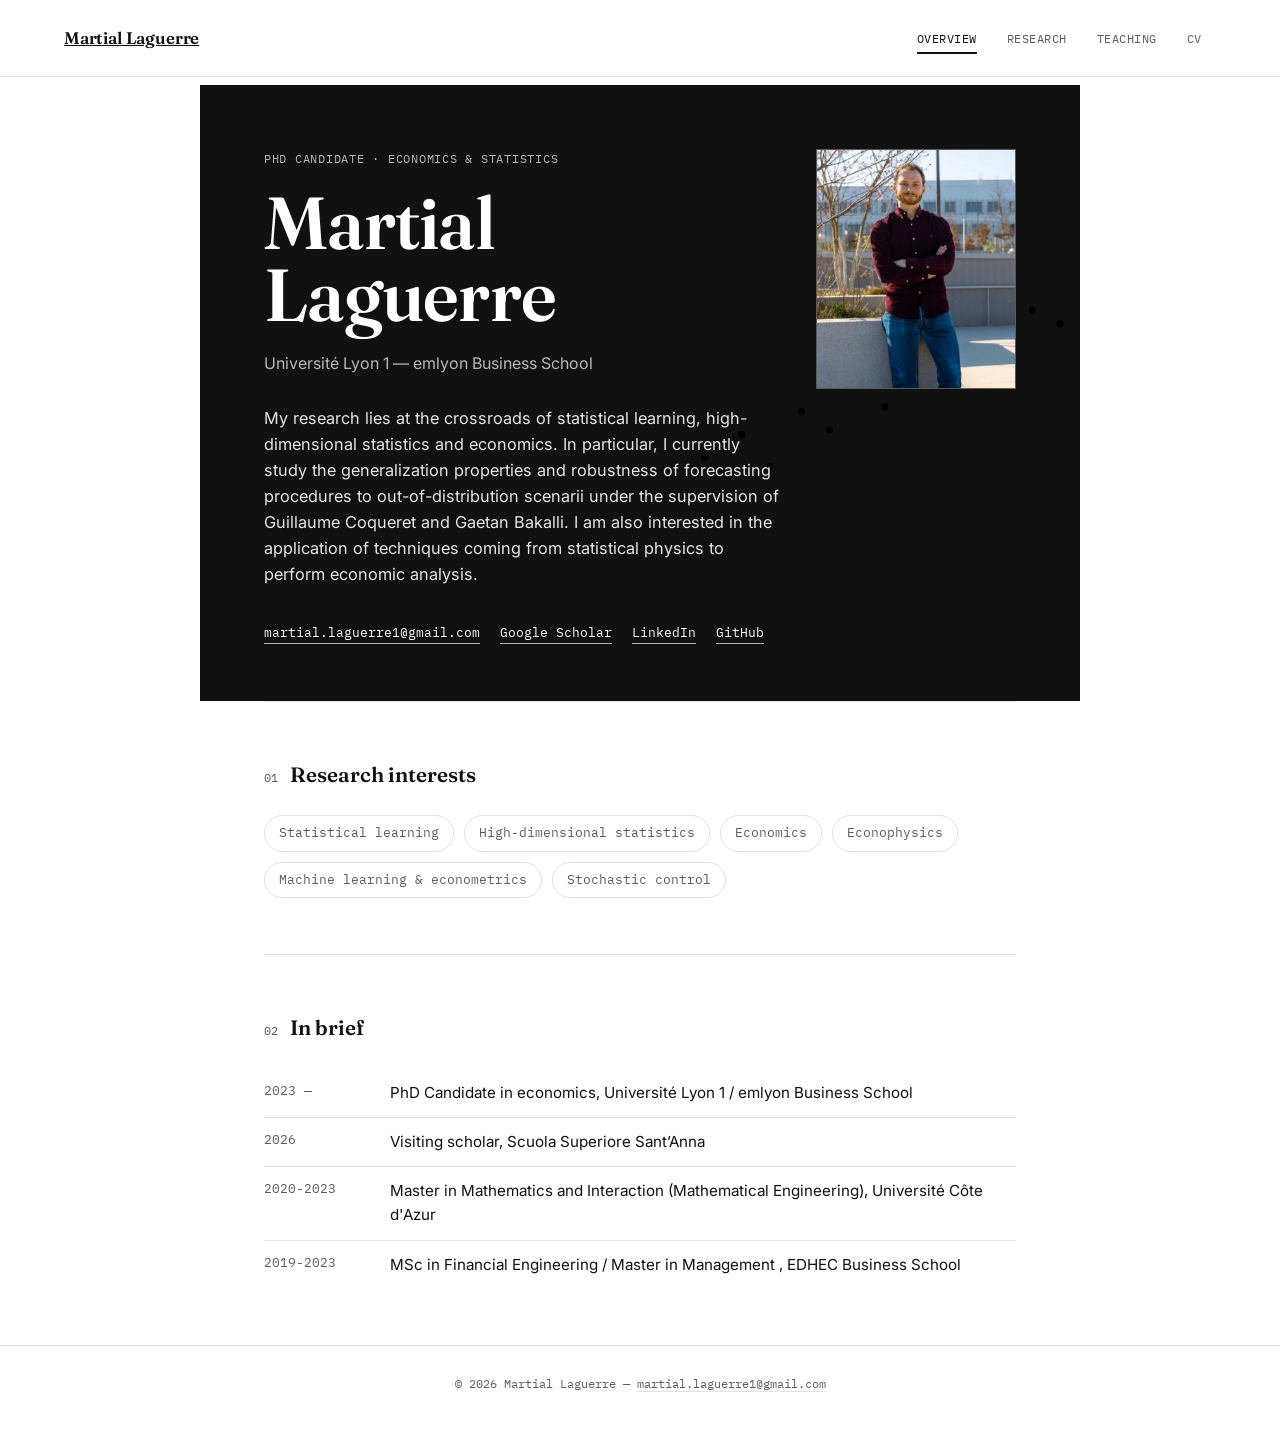
==== index.html @ 064fe732 "Add files via upload" ====
<!DOCTYPE html>
<html lang="fr">
<head>
<meta charset="UTF-8">
<meta name="viewport" content="width=device-width, initial-scale=1.0">
<title>Martial Laguerre — PhD candidate in economics </title>
<meta name="description" content="Martial Laguerre website, PhD candidate in economics — Université Lyon 1 / emlyon Business School.">
<link rel="preconnect" href="https://fonts.googleapis.com">
<link rel="preconnect" href="https://fonts.gstatic.com" crossorigin>
<link href="https://fonts.googleapis.com/css2?family=Fraunces:ital,opsz,wght@0,9..144,400;0,9..144,600;1,9..144,500&family=Inter:wght@400;500;600&family=IBM+Plex+Mono:wght@400;500&display=swap" rel="stylesheet">
<link rel="stylesheet" href="style.css">
</head>
<meta name="google-site-verification" content="WIqrWEKeWeP2CyR564sDtpao_FhAvG-zOaLNSIDW3mU" />
<body>

<header class="site-header">
  <a class="brand" href="#presentation" data-tab-link="presentation">
    <span class="brand-name">Martial Laguerre</span>
  </a>
  <nav class="tabs" role="tablist" aria-label="Navigation principale">
    <button class="tab-link is-active" role="tab" aria-selected="true" data-tab-link="presentation">Overview</button>
    <button class="tab-link" role="tab" aria-selected="false" data-tab-link="publications">Research</button>
    <button class="tab-link" role="tab" aria-selected="false" data-tab-link="enseignement">Teaching</button>
    <button class="tab-link" role="tab" aria-selected="false" data-tab-link="cv">CV</button>
  </nav>
  <button class="nav-toggle" aria-label="Ouvrir le menu" aria-expanded="false">
    <span></span><span></span><span></span>
  </button>
</header>

<main>

  <!-- ============ PRESENTATION ============ -->
  <section id="presentation" class="tab-panel is-active" role="tabpanel">

    <div class="hero">
      <svg class="hero-fig" viewBox="0 0 520 320" aria-hidden="true">
        <!-- axes -->
        <line x1="40" y1="270" x2="480" y2="270" class="fig-axis"></line>
        <line x1="40" y1="270" x2="40" y2="30" class="fig-axis"></line>
        <!-- scatter -->
        <g class="fig-dots">
          <circle cx="70"  cy="230" r="4"></circle>
          <circle cx="110" cy="205" r="4"></circle>
          <circle cx="140" cy="240" r="4"></circle>
          <circle cx="175" cy="180" r="4"></circle>
          <circle cx="205" cy="200" r="4"></circle>
          <circle cx="230" cy="150" r="4"></circle>
          <circle cx="265" cy="175" r="4"></circle>
          <circle cx="300" cy="120" r="4"></circle>
          <circle cx="330" cy="140" r="4"></circle>
          <circle cx="360" cy="95"  r="4"></circle>
          <circle cx="395" cy="110" r="4"></circle>
          <circle cx="425" cy="70"  r="4"></circle>
          <circle cx="455" cy="85"  r="4"></circle>
        </g>
        <!-- fitted line -->
        <line x1="55" y1="255" x2="470" y2="55" class="fig-fit"></line>
      </svg>

      <img class="hero-photo" src="pp_site.jpeg" alt="Portrait of Martial Laguerre">

      <p class="eyebrow">PhD candidate · Economics &amp; Statistics</p>
      <h1 class="hero-name">Martial<br>Laguerre</h1>
      <p class="hero-affiliation">Université Lyon 1 — emlyon Business School</p>

      <p class="hero-intro">
        <!-- MODIFIER : remplace ce paragraphe par une présentation de 3–4 lignes de ton sujet de thèse et de ton parcours. -->
        My research lies at the crossroads of statistical learning, high-dimensional statistics and economics. In particular, I currently study the generalization properties and robustness of forecasting procedures to out-of-distribution scenarii under the supervision of Guillaume Coqueret and Gaetan Bakalli. I am also interested in the application of techniques coming from statistical physics to perform economic analysis.  
      </p>

      <ul class="contact-row">
        <li><a href="mailto:martial.laguerre1@gmail.com">martial.laguerre1@gmail.com</a></li>
        <li><a href="https://scholar.google.com/citations?user=aTxos0YAAAAJ&hl=en" target="_blank" rel="noopener">Google Scholar</a></li>
        <li><a href="https://www.linkedin.com/in/martial-laguerre-2125511a0/" target="_blank" rel="noopener">LinkedIn</a></li>
        <li><a href="https://github.com/mlaguerre" target="_blank" rel="noopener">GitHub</a></li>
      </ul>
    </div>

    <div class="section-block">
      <h2 class="block-title"><span class="block-index">01</span>Research interests</h2>
      <ul class="tag-list">
        <!-- MODIFIER : adapte la liste de mots-clés à ton sujet -->
        <li>Statistical learning</li>
        <li>High-dimensional statistics</li>
        <li>Economics</li>
        <li>Econophysics</li>
        <li>Machine learning &amp; econometrics</li>
        <li>Stochastic control</li>
      </ul>
    </div>

    <div class="section-block">
      <h2 class="block-title"><span class="block-index">02</span>In brief</h2>
      <ul class="mini-timeline">
        <!-- MODIFIER : ajuste dates et intitulés -->
        <li><span class="mt-date">2023 —</span><span>PhD Candidate in economics, Université Lyon 1 / emlyon Business School</span></li>
        <li><span class="mt-date">2026</span><span>Visiting scholar, Scuola Superiore Sant’Anna </span></li>
        <li><span class="mt-date">2020-2023</span><span>Master in Mathematics and Interaction (Mathematical Engineering), Université Côte d'Azur</span></li>
        <li><span class="mt-date">2019-2023</span><span>MSc in Financial Engineering / Master in Management , EDHEC Business School</span></li>
      </ul>
    </div>

  </section>

  <!-- ============ PUBLICATIONS ============ -->
  <section id="publications" class="tab-panel" role="tabpanel">
    <div class="panel-head">
      <h1>Papers</h1>
      <p class="panel-sub">Published papers, working papers and work in progress.</p>
    </div>

    <div class="filter-row" role="tablist" aria-label="Filtrer les publications">
      <button class="filter-btn is-active" data-filter="all">All</button>
      <button class="filter-btn" data-filter="published">Published</button>
      <button class="filter-btn" data-filter="working">Working paper</button>
      <button class="filter-btn" data-filter="progress">In progress</button>
    </div>

    <table class="pub-table">
      <thead>
        <tr>
          <th class="col-year">Year</th>
          <th>Title</th>
          <th class="col-status">Status</th>
        </tr>
      </thead>
      <tbody>
        <!-- MODIFIER : remplace ces exemples par tes publications réelles. Duplique une <tr> pour en ajouter. -->
        <tr data-status="progress">
          <td class="col-year">2026</td>
          <td>
            <a class="pub-title" target="_blank" rel="noopener">Is sophistication a panacea? The learning capacity of random feature models for financial forecasting</a>
            <span class="pub-venue"> </span>
          </td>
          <td class="col-status"><span class="status-tag status-working">In progress </span></td>
        </tr>
        <tr data-status="progress">
          <td class="col-year">2026</td>
          <td>
            <a class="pub-title" target="_blank" rel="noopener">Latent factor models and the Rashomon set</a>
            <span class="pub-venue"> with G. Bakalli, F. Chiaromonte, and R. Molinari</span>
          </td>
          <td class="col-status"><span class="status-tag status-working">In progress </span></td>
        </tr>
        <tr data-status="progress">
          <td class="col-year">2026</td>
          <td>
            <a class="pub-title" target="_blank" rel="noopener">New rationales for the observed investment gap</a>
            <span class="pub-venue"> with G. Bakalli, and B. Chevalier-Roignant</span>
          </td>
          <td class="col-status"><span class="status-tag status-working">In progress </span></td>
        </tr>
        <tr data-status="progress">
          <td class="col-year">2026</td>
          <td>
            <a class="pub-title" target="_blank" rel="noopener">Variance invariant portfolio construction</a>
            <span class="pub-venue"> with G. Coqueret </span>
          </td>
          <td class="col-status"><span class="status-tag status-working">In progress </span></td>
        </tr>
        <tr data-status="working">
          <td class="col-year">2025</td>
          <td>
            <a class="pub-title" href="https://arxiv.org/abs/2506.23619" target="_blank" rel="noopener">Overparametrized models with posterior drift</a>
            <span class="pub-venue">with G. Coqueret</span>
          </td>
          <td class="col-status"><span class="status-tag status-working">Working paper</span></td>
        </tr>
        <tr data-status="working">
          <td class="col-year">2024</td>
          <td>
            <a class="pub-title" href="https://www.econstor.eu/bitstream/10419/295251/1/I4R-DP122.pdf" target="_blank" rel="noopener">A comment on Safe Assets by Barro et al. (2022)</a>
            <span class="pub-venue">with G. Coqueret, M. E. Filippin, and C. Weber </span>
          </td>
          <td class="col-status"><span class="status-tag status-working">Working paper</span></td>
        </tr>
        </tr>
        <tr data-status="working">
          <td class="col-year">2023</td>
          <td>
            <a class="pub-title" href="https://papers.ssrn.com/sol3/papers.cfm?abstract_id=4517477" target="_blank" rel="noopener">Interactions in Asset Pricing</a>
            <span class="pub-venue">with G. Coqueret, G. Chevalier, and T. Raffinot </span>
          </td>
          <td class="col-status"><span class="status-tag status-working">Working paper</span></td>
        </tr>
      </tbody>
    </table>
  </section>

  <!-- ============ ENSEIGNEMENT ============ -->
  <section id="enseignement" class="tab-panel" role="tabpanel">
    <div class="panel-head">
      <h1>Teaching</h1>
      <p class="panel-sub">Courses and tutorials.</p>
    </div>

    <div class="course-list">
      <!-- MODIFIER : remplace par tes cours réels. Duplique un .course-card pour en ajouter. -->
      <article class="course-card">
        <span class="course-code">5A1F08</span>
        <div class="course-body">
          <h3>Introduction to Business Statistics</h3>
          <p class="course-meta">PGE · emlyon Business School · 2023–</p>
          <p class="course-desc">Introduction to statistics and applications to business cases with Excel.</p>
        </div>
      </article>

      <article class="course-card">
        <span class="course-code">BEM</span>
        <div class="course-body">
          <h3>Business and Market Economics</h3>
          <p class="course-meta">BBA · emlyon Business School · 2025–</p>
          <p class="course-desc">Introduction to the mechanisms of the economy from a business management perspective.</p>
        </div>
      </article>

      <article class="course-card">
        <span class="course-code">5A1F06</span>
        <div class="course-body">
          <h3>Macroeconomics</h3>
          <p class="course-meta">PGE · emlyon Business School · 2024</p>
          <p class="course-desc">Introduction to the understanding of macroeconomic outlooks.</p>
        </div>
      </article>
    </div>
  </section>

  <!-- ============ CV ============ -->
  <section id="cv" class="tab-panel" role="tabpanel">
    <div class="panel-head panel-head--cv">
      <div>
        <h1>Curriculum Vitae</h1>
        <p class="panel-sub">Last update : August 2026</p>
      </div>
      <!-- MODIFIER : dépose ton CV en PDF dans le dossier du site et adapte le lien -->
      <a class="btn-download" href="Laguerre_Martial_CV.pdf" target="_blank" rel="noopener">Download CV (PDF) ↓</a>
    </div>

    <div class="cv-grid">
      <div class="cv-col">
        <h2 class="block-title"><span class="block-index">01</span>Education</h2>
        <ul class="cv-list">
          <!-- MODIFIER -->
          <li>
            <span class="cv-date">2023 — </span>
            <span class="cv-what"><strong>PhD candidate in economics</strong><br>Université Lyon 1 / emlyon Business School</span>
          </li>
          <li>
            <span class="cv-date">2026 </span>
            <span class="cv-what"><strong>Visiting scholar</strong><br>Scuola Superiore Sant'Anna</span>
          </li>
          <li>
            <span class="cv-date">2020— 2023</span>
            <span class="cv-what"><strong>Master in Mathematics and Interaction (Mathematical Engineering)</strong><br>Université Côte d'Azur</span>
          </li>
          <li>
            <span class="cv-date">2019 — 2023</span>
            <span class="cv-what"><strong>Double Degree MSc in Financial Engineering / Master in Management </strong><br>EDHEC Business School</span>
          </li>
        </ul>

        <h2 class="block-title"><span class="block-index">02</span>Experience</h2>
        <ul class="cv-list">
          <!-- MODIFIER -->
          <li>
            <span class="cv-date">2023 — </span>
            <span class="cv-what"><strong>Research fellow</strong><br>emlyon Business School</span>
          </li>
          <li>
            <span class="cv-date">2022</span>
            <span class="cv-what"><strong>Quantitative Research Analyst</strong><br>Scientific Beta, Nice</span>
          </li>
        </ul>
      </div>

      <div class="cv-col">
        <h2 class="block-title"><span class="block-index">03</span>Skills</h2>
        <ul class="skill-list">
          <!-- MODIFIER -->
          <li><span>Logiciels</span><span>R, Python, MATLAB, C++, SQL & PL/SQL, Excel, LaTeX</span></li>
          <li><span>Langues</span><span>English (fluent), French (native), Spanish (fluent), Italian (beginner), German (notions).

</span></li>
        </ul>

        <h2 class="block-title"><span class="block-index">04</span>Awards  &amp; funding</h2>
        <ul class="cv-list">
          <!-- MODIFIER -->
          <li>
            <span class="cv-date">2023</span>
            <span class="cv-what">PhD contract, emlyon Business School</span>
          </li>
        </ul>
      </div>
    </div>
  </section>

</main>

<footer class="site-footer">
  <p>© 2026 Martial Laguerre — <a href="mailto:martial.laguerre1@gmail.com">martial.laguerre1@gmail.com</a></p>
</footer>

<script src="script.js"></script>
</body>
</html>
---- style.css ----
/* =========================================================
   Tokens
========================================================= */
:root{
  --bg: #ffffff;
  --ink: #111111;
  --ink-soft: #5c5c5c;
  --hairline: #e2e2e2;
  --inverse-bg: #111111;
  --inverse-ink: #ffffff;
  --inverse-soft: #b8b8b8;

  --font-display: "Fraunces", Georgia, serif;
  --font-body: "Inter", -apple-system, BlinkMacSystemFont, sans-serif;
  --font-mono: "IBM Plex Mono", ui-monospace, monospace;

  --max-w: 880px;
  --gutter: clamp(20px, 5vw, 64px);
}

*{ box-sizing: border-box; }
html{ scroll-behavior: smooth; }

body{
  margin: 0;
  background: var(--bg);
  color: var(--ink);
  font-family: var(--font-body);
  font-size: 16px;
  line-height: 1.6;
  -webkit-font-smoothing: antialiased;
}

a{ color: inherit; }

@media (prefers-reduced-motion: reduce){
  *{ animation-duration: 0.001ms !important; animation-iteration-count: 1 !important; transition-duration: 0.001ms !important; }
  html{ scroll-behavior: auto; }
}

/* =========================================================
   Header / tabs
========================================================= */
.site-header{
  position: sticky;
  top: 0;
  z-index: 50;
  display: flex;
  align-items: center;
  justify-content: space-between;
  padding: 22px var(--gutter);
  background: rgba(255,255,255,0.92);
  backdrop-filter: blur(6px);
  border-bottom: 1px solid var(--hairline);
}

.brand-name{
  font-family: var(--font-display);
  font-weight: 600;
  font-size: 1.05rem;
  letter-spacing: -0.01em;
  text-decoration: none;
}

.tabs{ display: flex; gap: 2px; }

.tab-link{
  font-family: var(--font-mono);
  font-size: 0.78rem;
  letter-spacing: 0.04em;
  text-transform: uppercase;
  background: none;
  border: none;
  color: var(--ink-soft);
  padding: 8px 14px;
  cursor: pointer;
  position: relative;
}
.tab-link:hover{ color: var(--ink); }
.tab-link.is-active{ color: var(--ink); }
.tab-link.is-active::after{
  content: "";
  position: absolute;
  left: 14px; right: 14px; bottom: 0;
  height: 2px;
  background: var(--ink);
}
.tab-link:focus-visible,
.brand:focus-visible,
.filter-btn:focus-visible,
a:focus-visible,
button:focus-visible{
  outline: 2px solid var(--ink);
  outline-offset: 3px;
}

.nav-toggle{ display: none; }

/* =========================================================
   Layout / panels
========================================================= */
main{ max-width: var(--max-w); margin: 0 auto; padding: 0 var(--gutter); }

.tab-panel{ display: none; padding-top: 8px; animation: fade-in 0.35s ease; }
.tab-panel.is-active{ display: block; }

@keyframes fade-in{
  from{ opacity: 0; transform: translateY(6px); }
  to{ opacity: 1; transform: translateY(0); }
}

.section-block{ padding: 56px 0; border-top: 1px solid var(--hairline); }

.block-title{
  display: flex;
  align-items: baseline;
  gap: 12px;
  font-family: var(--font-display);
  font-weight: 600;
  font-size: 1.3rem;
  margin: 0 0 24px;
}
.block-index{
  font-family: var(--font-mono);
  font-size: 0.75rem;
  color: var(--ink-soft);
  font-weight: 400;
}

/* =========================================================
   Hero (Presentation)
========================================================= */
.hero{
  background: var(--inverse-bg);
  color: var(--inverse-ink);
  margin: 0 calc(-1 * var(--gutter)) 0;
  padding: 64px var(--gutter) 56px;
  position: relative;
  overflow: hidden;
}

.hero-fig{
  position: absolute;
  right: -40px;
  top: 50%;
  transform: translateY(-50%);
  width: 480px;
  max-width: 60%;
  height: auto;
  opacity: 0.9;
}

.hero-photo{
  position: absolute;
  top: 64px;
  right: var(--gutter);
  width: 200px;
  height: 240px;
  object-fit: cover;
  border: 1px solid rgba(255,255,255,0.3);
  z-index: 1;
}

.eyebrow{
  font-family: var(--font-mono);
  font-size: 0.78rem;
  letter-spacing: 0.06em;
  text-transform: uppercase;
  color: var(--inverse-soft);
  margin: 0 0 18px;
  position: relative;
  z-index: 1;
}

.hero-name{
  font-family: var(--font-display);
  font-weight: 600;
  font-size: clamp(2.6rem, 7vw, 4.6rem);
  line-height: 0.98;
  letter-spacing: -0.01em;
  margin: 0 0 20px;
  position: relative;
  z-index: 1;
}

.hero-affiliation{
  font-size: 1rem;
  color: var(--inverse-soft);
  margin: 0 0 28px;
  white-space: nowrap;
  position: relative;
  z-index: 1;
}

.hero-intro{
  max-width: 52ch;
  font-size: 1.02rem;
  color: #e6e6e6;
  margin: 0 0 32px;
  position: relative;
  z-index: 1;
}

.contact-row{
  list-style: none;
  display: flex;
  flex-wrap: wrap;
  gap: 20px;
  margin: 0;
  padding: 0;
  position: relative;
  z-index: 1;
}
.contact-row a{
  font-family: var(--font-mono);
  font-size: 0.82rem;
  text-decoration: none;
  border-bottom: 1px solid var(--inverse-soft);
  padding-bottom: 2px;
}
.contact-row a:hover{ border-color: var(--inverse-ink); }

/* =========================================================
   Tags / mini timeline (Presentation)
========================================================= */
.tag-list{
  list-style: none;
  display: flex;
  flex-wrap: wrap;
  gap: 10px;
  margin: 0; padding: 0;
}
.tag-list li{
  font-family: var(--font-mono);
  font-size: 0.8rem;
  border: 1px solid var(--hairline);
  border-radius: 999px;
  padding: 7px 14px;
  color: var(--ink-soft);
}

.mini-timeline{ list-style: none; margin: 0; padding: 0; }
.mini-timeline li{
  display: grid;
  grid-template-columns: 110px 1fr;
  gap: 16px;
  padding: 12px 0;
  border-top: 1px solid var(--hairline);
  font-size: 0.95rem;
}
.mini-timeline li:first-child{ border-top: none; }
.mt-date{ font-family: var(--font-mono); font-size: 0.8rem; color: var(--ink-soft); }

/* =========================================================
   Panel head (Publications / Enseignement / CV)
========================================================= */
.panel-head{ padding: 56px 0 32px; }
.panel-head h1{
  font-family: var(--font-display);
  font-weight: 600;
  font-size: clamp(2rem, 5vw, 2.8rem);
  margin: 0 0 8px;
  letter-spacing: -0.01em;
}
.panel-sub{ color: var(--ink-soft); margin: 0; }

.panel-head--cv{
  display: flex;
  align-items: flex-end;
  justify-content: space-between;
  gap: 24px;
  flex-wrap: wrap;
}

.btn-download{
  font-family: var(--font-mono);
  font-size: 0.82rem;
  text-decoration: none;
  border: 1px solid var(--ink);
  padding: 10px 18px;
  white-space: nowrap;
  transition: background 0.15s ease, color 0.15s ease;
}
.btn-download:hover{ background: var(--ink); color: var(--bg); }

/* =========================================================
   Publications table
========================================================= */
.filter-row{ display: flex; gap: 8px; margin-bottom: 28px; flex-wrap: wrap; }
.filter-btn{
  font-family: var(--font-mono);
  font-size: 0.76rem;
  letter-spacing: 0.03em;
  text-transform: uppercase;
  background: none;
  border: 1px solid var(--hairline);
  padding: 7px 14px;
  cursor: pointer;
  color: var(--ink-soft);
}
.filter-btn.is-active{ border-color: var(--ink); color: var(--ink); }

.pub-table{
  width: 100%;
  border-collapse: collapse;
  margin-bottom: 64px;
}
.pub-table thead th{
  text-align: left;
  font-family: var(--font-mono);
  font-size: 0.72rem;
  letter-spacing: 0.05em;
  text-transform: uppercase;
  color: var(--ink-soft);
  font-weight: 500;
  padding: 0 12px 12px;
  border-bottom: 1px solid var(--ink);
}
.pub-table tbody tr{ border-bottom: 1px solid var(--hairline); }
.pub-table tbody tr.is-hidden{ display: none; }
.pub-table td{ padding: 18px 12px; vertical-align: top; }
.col-year{ font-family: var(--font-mono); font-size: 0.85rem; color: var(--ink-soft); width: 70px; }
.col-status{ width: 140px; text-align: right; }

.pub-title{
  display: block;
  font-family: var(--font-display);
  font-size: 1.05rem;
  text-decoration: none;
  margin-bottom: 4px;
}
.pub-title:hover{ text-decoration: underline; }
.pub-title--nolink{ cursor: default; }
.pub-venue{ display: block; font-size: 0.85rem; color: var(--ink-soft); }

.status-tag{
  font-family: var(--font-mono);
  font-size: 0.72rem;
  padding: 4px 10px;
  border-radius: 999px;
  border: 1px solid var(--hairline);
  color: var(--ink-soft);
  white-space: nowrap;
}
.status-published{ border-color: var(--ink); color: var(--ink); }

/* =========================================================
   Teaching cards
========================================================= */
.course-list{ padding-bottom: 64px; }
.course-card{
  display: grid;
  grid-template-columns: 100px 1fr;
  gap: 20px;
  padding: 26px 0;
  border-top: 1px solid var(--hairline);
}
.course-list .course-card:last-child{ border-bottom: 1px solid var(--hairline); }

.course-code{
  font-family: var(--font-mono);
  font-size: 0.8rem;
  color: var(--ink-soft);
  border: 1px solid var(--hairline);
  padding: 4px 8px;
  height: fit-content;
  white-space: nowrap;
}
.course-body h3{
  font-family: var(--font-display);
  font-size: 1.15rem;
  margin: 0 0 6px;
}
.course-meta{ font-size: 0.85rem; color: var(--ink-soft); margin: 0 0 10px; }
.course-desc{ margin: 0; max-width: 60ch; }

/* =========================================================
   CV
========================================================= */
.cv-grid{
  display: grid;
  grid-template-columns: 1fr 1fr;
  gap: 56px;
  padding-bottom: 64px;
}

.cv-list{ list-style: none; margin: 0 0 48px; padding: 0; }
.cv-list li{
  display: grid;
  grid-template-columns: 110px 1fr;
  gap: 16px;
  padding: 14px 0;
  border-top: 1px solid var(--hairline);
  font-size: 0.92rem;
}
.cv-list li:first-child{ border-top: none; }
.cv-date{ font-family: var(--font-mono); font-size: 0.78rem; color: var(--ink-soft); }
.cv-what strong{ font-weight: 600; }

.skill-list{ list-style: none; margin: 0 0 48px; padding: 0; }
.skill-list li{
  display: grid;
  grid-template-columns: 100px 1fr;
  gap: 16px;
  padding: 12px 0;
  border-top: 1px solid var(--hairline);
  font-size: 0.9rem;
}
.skill-list li:first-child{ border-top: none; }
.skill-list li span:first-child{ font-family: var(--font-mono); font-size: 0.75rem; color: var(--ink-soft); }

/* =========================================================
   Footer
========================================================= */
.site-footer{
  border-top: 1px solid var(--hairline);
  padding: 28px var(--gutter) 40px;
  text-align: center;
}
.site-footer p{
  font-family: var(--font-mono);
  font-size: 0.78rem;
  color: var(--ink-soft);
  margin: 0;
}
.site-footer a{ text-decoration: none; border-bottom: 1px solid var(--hairline); }

/* =========================================================
   Responsive
========================================================= */
@media (max-width: 720px){
  .site-header{ padding: 16px var(--gutter); }
  .tabs{
    position: fixed;
    top: 64px; left: 0; right: 0;
    background: var(--bg);
    border-bottom: 1px solid var(--hairline);
    flex-direction: column;
    padding: 8px var(--gutter) 16px;
    display: none;
  }
  .tabs.is-open{ display: flex; }
  .tab-link{ text-align: left; padding: 12px 0; }
  .tab-link.is-active::after{ left: 0; right: auto; width: 24px; bottom: 6px; }

  .nav-toggle{
    display: flex;
    flex-direction: column;
    gap: 4px;
    background: none;
    border: none;
    cursor: pointer;
    padding: 6px;
  }
  .nav-toggle span{ width: 20px; height: 1.5px; background: var(--ink); }

  .hero-fig{ display: none; }
  .hero-photo{ display: none; }
  .hero{ padding: 48px var(--gutter) 40px; }
  .hero-affiliation{ white-space: normal; }

  .mini-timeline li,
  .cv-list li,
  .skill-list li{ grid-template-columns: 1fr; gap: 4px; }

  .cv-grid{ grid-template-columns: 1fr; gap: 8px; }

  .course-card{ grid-template-columns: 1fr; gap: 10px; }

  .pub-table thead{ display: none; }
  .pub-table, .pub-table tbody, .pub-table tr, .pub-table td{ display: block; width: 100%; }
  .pub-table tr{ padding: 18px 0; }
  .col-status{ text-align: left; margin-top: 8px; }
  .col-year{ margin-bottom: 6px; }

  .panel-head--cv{ align-items: flex-start; flex-direction: column; }
}
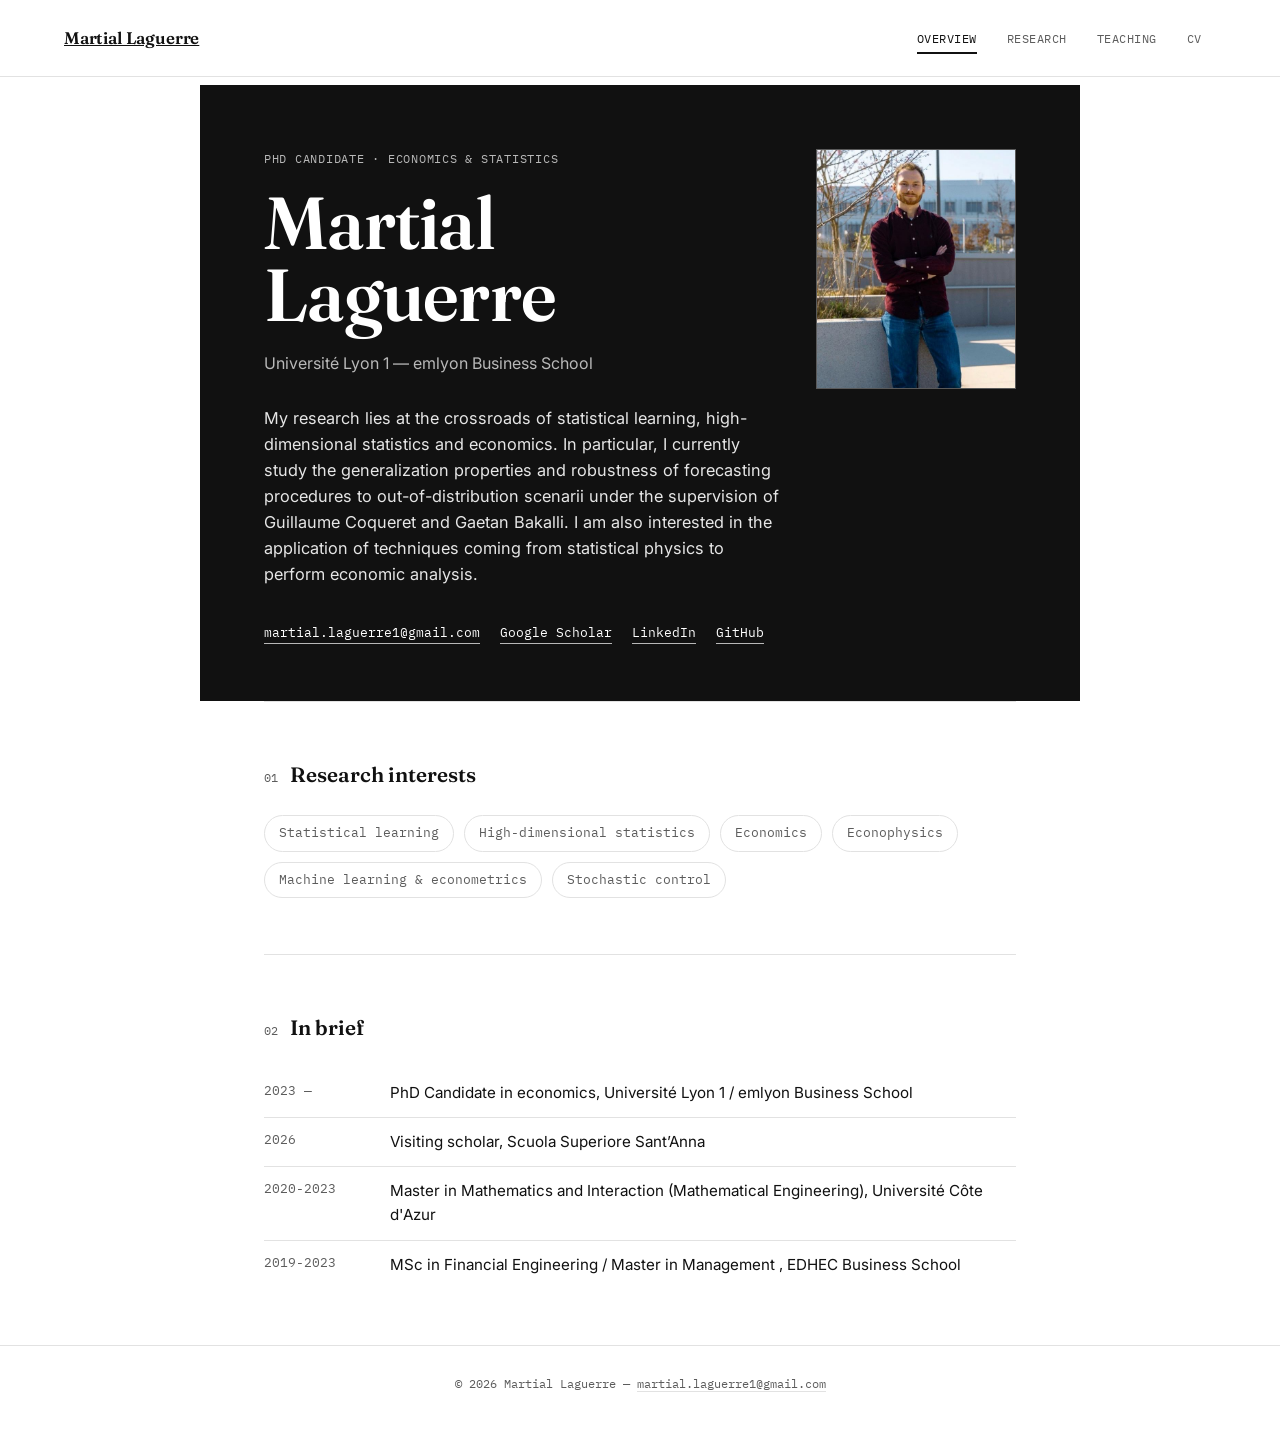
==== commit 179e3b9e: "Add files via upload" ====
--- a/index.html
+++ b/index.html
@@ -1,307 +1,298 @@
-<!DOCTYPE html>
-<html lang="fr">
-<head>
-<meta charset="UTF-8">
-<meta name="viewport" content="width=device-width, initial-scale=1.0">
-<title>Martial Laguerre — PhD candidate in economics </title>
-<meta name="description" content="Martial Laguerre website, PhD candidate in economics — Université Lyon 1 / emlyon Business School.">
-<link rel="preconnect" href="https://fonts.googleapis.com">
-<link rel="preconnect" href="https://fonts.gstatic.com" crossorigin>
-<link href="https://fonts.googleapis.com/css2?family=Fraunces:ital,opsz,wght@0,9..144,400;0,9..144,600;1,9..144,500&family=Inter:wght@400;500;600&family=IBM+Plex+Mono:wght@400;500&display=swap" rel="stylesheet">
-<link rel="stylesheet" href="style.css">
-</head>
-<meta name="google-site-verification" content="WIqrWEKeWeP2CyR564sDtpao_FhAvG-zOaLNSIDW3mU" />
-<body>
-
-<header class="site-header">
-  <a class="brand" href="#presentation" data-tab-link="presentation">
-    <span class="brand-name">Martial Laguerre</span>
-  </a>
-  <nav class="tabs" role="tablist" aria-label="Navigation principale">
-    <button class="tab-link is-active" role="tab" aria-selected="true" data-tab-link="presentation">Overview</button>
-    <button class="tab-link" role="tab" aria-selected="false" data-tab-link="publications">Research</button>
-    <button class="tab-link" role="tab" aria-selected="false" data-tab-link="enseignement">Teaching</button>
-    <button class="tab-link" role="tab" aria-selected="false" data-tab-link="cv">CV</button>
-  </nav>
-  <button class="nav-toggle" aria-label="Ouvrir le menu" aria-expanded="false">
-    <span></span><span></span><span></span>
-  </button>
-</header>
-
-<main>
-
-  <!-- ============ PRESENTATION ============ -->
-  <section id="presentation" class="tab-panel is-active" role="tabpanel">
-
-    <div class="hero">
-      <svg class="hero-fig" viewBox="0 0 520 320" aria-hidden="true">
-        <!-- axes -->
-        <line x1="40" y1="270" x2="480" y2="270" class="fig-axis"></line>
-        <line x1="40" y1="270" x2="40" y2="30" class="fig-axis"></line>
-        <!-- scatter -->
-        <g class="fig-dots">
-          <circle cx="70"  cy="230" r="4"></circle>
-          <circle cx="110" cy="205" r="4"></circle>
-          <circle cx="140" cy="240" r="4"></circle>
-          <circle cx="175" cy="180" r="4"></circle>
-          <circle cx="205" cy="200" r="4"></circle>
-          <circle cx="230" cy="150" r="4"></circle>
-          <circle cx="265" cy="175" r="4"></circle>
-          <circle cx="300" cy="120" r="4"></circle>
-          <circle cx="330" cy="140" r="4"></circle>
-          <circle cx="360" cy="95"  r="4"></circle>
-          <circle cx="395" cy="110" r="4"></circle>
-          <circle cx="425" cy="70"  r="4"></circle>
-          <circle cx="455" cy="85"  r="4"></circle>
-        </g>
-        <!-- fitted line -->
-        <line x1="55" y1="255" x2="470" y2="55" class="fig-fit"></line>
-      </svg>
-
-      <img class="hero-photo" src="pp_site.jpeg" alt="Portrait of Martial Laguerre">
-
-      <p class="eyebrow">PhD candidate · Economics &amp; Statistics</p>
-      <h1 class="hero-name">Martial<br>Laguerre</h1>
-      <p class="hero-affiliation">Université Lyon 1 — emlyon Business School</p>
-
-      <p class="hero-intro">
-        <!-- MODIFIER : remplace ce paragraphe par une présentation de 3–4 lignes de ton sujet de thèse et de ton parcours. -->
-        My research lies at the crossroads of statistical learning, high-dimensional statistics and economics. In particular, I currently study the generalization properties and robustness of forecasting procedures to out-of-distribution scenarii under the supervision of Guillaume Coqueret and Gaetan Bakalli. I am also interested in the application of techniques coming from statistical physics to perform economic analysis.  
-      </p>
-
-      <ul class="contact-row">
-        <li><a href="mailto:martial.laguerre1@gmail.com">martial.laguerre1@gmail.com</a></li>
-        <li><a href="https://scholar.google.com/citations?user=aTxos0YAAAAJ&hl=en" target="_blank" rel="noopener">Google Scholar</a></li>
-        <li><a href="https://www.linkedin.com/in/martial-laguerre-2125511a0/" target="_blank" rel="noopener">LinkedIn</a></li>
-        <li><a href="https://github.com/mlaguerre" target="_blank" rel="noopener">GitHub</a></li>
-      </ul>
-    </div>
-
-    <div class="section-block">
-      <h2 class="block-title"><span class="block-index">01</span>Research interests</h2>
-      <ul class="tag-list">
-        <!-- MODIFIER : adapte la liste de mots-clés à ton sujet -->
-        <li>Statistical learning</li>
-        <li>High-dimensional statistics</li>
-        <li>Economics</li>
-        <li>Econophysics</li>
-        <li>Machine learning &amp; econometrics</li>
-        <li>Stochastic control</li>
-      </ul>
-    </div>
-
-    <div class="section-block">
-      <h2 class="block-title"><span class="block-index">02</span>In brief</h2>
-      <ul class="mini-timeline">
-        <!-- MODIFIER : ajuste dates et intitulés -->
-        <li><span class="mt-date">2023 —</span><span>PhD Candidate in economics, Université Lyon 1 / emlyon Business School</span></li>
-        <li><span class="mt-date">2026</span><span>Visiting scholar, Scuola Superiore Sant’Anna </span></li>
-        <li><span class="mt-date">2020-2023</span><span>Master in Mathematics and Interaction (Mathematical Engineering), Université Côte d'Azur</span></li>
-        <li><span class="mt-date">2019-2023</span><span>MSc in Financial Engineering / Master in Management , EDHEC Business School</span></li>
-      </ul>
-    </div>
-
-  </section>
-
-  <!-- ============ PUBLICATIONS ============ -->
-  <section id="publications" class="tab-panel" role="tabpanel">
-    <div class="panel-head">
-      <h1>Papers</h1>
-      <p class="panel-sub">Published papers, working papers and work in progress.</p>
-    </div>
-
-    <div class="filter-row" role="tablist" aria-label="Filtrer les publications">
-      <button class="filter-btn is-active" data-filter="all">All</button>
-      <button class="filter-btn" data-filter="published">Published</button>
-      <button class="filter-btn" data-filter="working">Working paper</button>
-      <button class="filter-btn" data-filter="progress">In progress</button>
-    </div>
-
-    <table class="pub-table">
-      <thead>
-        <tr>
-          <th class="col-year">Year</th>
-          <th>Title</th>
-          <th class="col-status">Status</th>
-        </tr>
-      </thead>
-      <tbody>
-        <!-- MODIFIER : remplace ces exemples par tes publications réelles. Duplique une <tr> pour en ajouter. -->
-        <tr data-status="progress">
-          <td class="col-year">2026</td>
-          <td>
-            <a class="pub-title" target="_blank" rel="noopener">Is sophistication a panacea? The learning capacity of random feature models for financial forecasting</a>
-            <span class="pub-venue"> </span>
-          </td>
-          <td class="col-status"><span class="status-tag status-working">In progress </span></td>
-        </tr>
-        <tr data-status="progress">
-          <td class="col-year">2026</td>
-          <td>
-            <a class="pub-title" target="_blank" rel="noopener">Latent factor models and the Rashomon set</a>
-            <span class="pub-venue"> with G. Bakalli, F. Chiaromonte, and R. Molinari</span>
-          </td>
-          <td class="col-status"><span class="status-tag status-working">In progress </span></td>
-        </tr>
-        <tr data-status="progress">
-          <td class="col-year">2026</td>
-          <td>
-            <a class="pub-title" target="_blank" rel="noopener">New rationales for the observed investment gap</a>
-            <span class="pub-venue"> with G. Bakalli, and B. Chevalier-Roignant</span>
-          </td>
-          <td class="col-status"><span class="status-tag status-working">In progress </span></td>
-        </tr>
-        <tr data-status="progress">
-          <td class="col-year">2026</td>
-          <td>
-            <a class="pub-title" target="_blank" rel="noopener">Variance invariant portfolio construction</a>
-            <span class="pub-venue"> with G. Coqueret </span>
-          </td>
-          <td class="col-status"><span class="status-tag status-working">In progress </span></td>
-        </tr>
-        <tr data-status="working">
-          <td class="col-year">2025</td>
-          <td>
-            <a class="pub-title" href="https://arxiv.org/abs/2506.23619" target="_blank" rel="noopener">Overparametrized models with posterior drift</a>
-            <span class="pub-venue">with G. Coqueret</span>
-          </td>
-          <td class="col-status"><span class="status-tag status-working">Working paper</span></td>
-        </tr>
-        <tr data-status="working">
-          <td class="col-year">2024</td>
-          <td>
-            <a class="pub-title" href="https://www.econstor.eu/bitstream/10419/295251/1/I4R-DP122.pdf" target="_blank" rel="noopener">A comment on Safe Assets by Barro et al. (2022)</a>
-            <span class="pub-venue">with G. Coqueret, M. E. Filippin, and C. Weber </span>
-          </td>
-          <td class="col-status"><span class="status-tag status-working">Working paper</span></td>
-        </tr>
-        </tr>
-        <tr data-status="working">
-          <td class="col-year">2023</td>
-          <td>
-            <a class="pub-title" href="https://papers.ssrn.com/sol3/papers.cfm?abstract_id=4517477" target="_blank" rel="noopener">Interactions in Asset Pricing</a>
-            <span class="pub-venue">with G. Coqueret, G. Chevalier, and T. Raffinot </span>
-          </td>
-          <td class="col-status"><span class="status-tag status-working">Working paper</span></td>
-        </tr>
-      </tbody>
-    </table>
-  </section>
-
-  <!-- ============ ENSEIGNEMENT ============ -->
-  <section id="enseignement" class="tab-panel" role="tabpanel">
-    <div class="panel-head">
-      <h1>Teaching</h1>
-      <p class="panel-sub">Courses and tutorials.</p>
-    </div>
-
-    <div class="course-list">
-      <!-- MODIFIER : remplace par tes cours réels. Duplique un .course-card pour en ajouter. -->
-      <article class="course-card">
-        <span class="course-code">5A1F08</span>
-        <div class="course-body">
-          <h3>Introduction to Business Statistics</h3>
-          <p class="course-meta">PGE · emlyon Business School · 2023–</p>
-          <p class="course-desc">Introduction to statistics and applications to business cases with Excel.</p>
-        </div>
-      </article>
-
-      <article class="course-card">
-        <span class="course-code">BEM</span>
-        <div class="course-body">
-          <h3>Business and Market Economics</h3>
-          <p class="course-meta">BBA · emlyon Business School · 2025–</p>
-          <p class="course-desc">Introduction to the mechanisms of the economy from a business management perspective.</p>
-        </div>
-      </article>
-
-      <article class="course-card">
-        <span class="course-code">5A1F06</span>
-        <div class="course-body">
-          <h3>Macroeconomics</h3>
-          <p class="course-meta">PGE · emlyon Business School · 2024</p>
-          <p class="course-desc">Introduction to the understanding of macroeconomic outlooks.</p>
-        </div>
-      </article>
-    </div>
-  </section>
-
-  <!-- ============ CV ============ -->
-  <section id="cv" class="tab-panel" role="tabpanel">
-    <div class="panel-head panel-head--cv">
-      <div>
-        <h1>Curriculum Vitae</h1>
-        <p class="panel-sub">Last update : August 2026</p>
-      </div>
-      <!-- MODIFIER : dépose ton CV en PDF dans le dossier du site et adapte le lien -->
-      <a class="btn-download" href="Laguerre_Martial_CV.pdf" target="_blank" rel="noopener">Download CV (PDF) ↓</a>
-    </div>
-
-    <div class="cv-grid">
-      <div class="cv-col">
-        <h2 class="block-title"><span class="block-index">01</span>Education</h2>
-        <ul class="cv-list">
-          <!-- MODIFIER -->
-          <li>
-            <span class="cv-date">2023 — </span>
-            <span class="cv-what"><strong>PhD candidate in economics</strong><br>Université Lyon 1 / emlyon Business School</span>
-          </li>
-          <li>
-            <span class="cv-date">2026 </span>
-            <span class="cv-what"><strong>Visiting scholar</strong><br>Scuola Superiore Sant'Anna</span>
-          </li>
-          <li>
-            <span class="cv-date">2020— 2023</span>
-            <span class="cv-what"><strong>Master in Mathematics and Interaction (Mathematical Engineering)</strong><br>Université Côte d'Azur</span>
-          </li>
-          <li>
-            <span class="cv-date">2019 — 2023</span>
-            <span class="cv-what"><strong>Double Degree MSc in Financial Engineering / Master in Management </strong><br>EDHEC Business School</span>
-          </li>
-        </ul>
-
-        <h2 class="block-title"><span class="block-index">02</span>Experience</h2>
-        <ul class="cv-list">
-          <!-- MODIFIER -->
-          <li>
-            <span class="cv-date">2023 — </span>
-            <span class="cv-what"><strong>Research fellow</strong><br>emlyon Business School</span>
-          </li>
-          <li>
-            <span class="cv-date">2022</span>
-            <span class="cv-what"><strong>Quantitative Research Analyst</strong><br>Scientific Beta, Nice</span>
-          </li>
-        </ul>
-      </div>
-
-      <div class="cv-col">
-        <h2 class="block-title"><span class="block-index">03</span>Skills</h2>
-        <ul class="skill-list">
-          <!-- MODIFIER -->
-          <li><span>Logiciels</span><span>R, Python, MATLAB, C++, SQL & PL/SQL, Excel, LaTeX</span></li>
-          <li><span>Langues</span><span>English (fluent), French (native), Spanish (fluent), Italian (beginner), German (notions).
-
-</span></li>
-        </ul>
-
-        <h2 class="block-title"><span class="block-index">04</span>Awards  &amp; funding</h2>
-        <ul class="cv-list">
-          <!-- MODIFIER -->
-          <li>
-            <span class="cv-date">2023</span>
-            <span class="cv-what">PhD contract, emlyon Business School</span>
-          </li>
-        </ul>
-      </div>
-    </div>
-  </section>
-
-</main>
-
-<footer class="site-footer">
-  <p>© 2026 Martial Laguerre — <a href="mailto:martial.laguerre1@gmail.com">martial.laguerre1@gmail.com</a></p>
-</footer>
-
-<script src="script.js"></script>
-</body>
-</html>
+<!DOCTYPE html>
+<html lang="fr">
+<head>
+<meta charset="UTF-8">
+<meta name="viewport" content="width=device-width, initial-scale=1.0">
+<title>Martial Laguerre — PhD candidate in economics </title>
+<meta name="description" content="Martial Laguerre website, PhD candidate in economics — Université Lyon 1 / emlyon Business School.">
+<link rel="preconnect" href="https://fonts.googleapis.com">
+<link rel="preconnect" href="https://fonts.gstatic.com" crossorigin>
+<link href="https://fonts.googleapis.com/css2?family=Fraunces:ital,opsz,wght@0,9..144,400;0,9..144,600;1,9..144,500&family=Inter:wght@400;500;600&family=IBM+Plex+Mono:wght@400;500&display=swap" rel="stylesheet">
+<link rel="stylesheet" href="style.css">
+<meta name="google-site-verification" content="WIqrWEKeWeP2CyR564sDtpao_FhAvG-zOaLNSIDW3mU" />
+</head>
+<body>
+
+<header class="site-header">
+  <a class="brand" href="#presentation" data-tab-link="presentation">
+    <span class="brand-name">Martial Laguerre</span>
+  </a>
+  <nav class="tabs" role="tablist" aria-label="Navigation principale">
+    <button class="tab-link is-active" role="tab" aria-selected="true" data-tab-link="presentation">Overview</button>
+    <button class="tab-link" role="tab" aria-selected="false" data-tab-link="publications">Research</button>
+    <button class="tab-link" role="tab" aria-selected="false" data-tab-link="enseignement">Teaching</button>
+    <button class="tab-link" role="tab" aria-selected="false" data-tab-link="cv">CV</button>
+  </nav>
+  <button class="nav-toggle" aria-label="Ouvrir le menu" aria-expanded="false">
+    <span></span><span></span><span></span>
+  </button>
+</header>
+
+<main>
+
+  <!-- ============ PRESENTATION ============ -->
+  <section id="presentation" class="tab-panel is-active" role="tabpanel">
+
+    <div class="hero">
+      <svg class="hero-fig" viewBox="0 0 520 320" aria-hidden="true">
+        <!-- axes -->
+        <line x1="40" y1="270" x2="480" y2="270" class="fig-axis"></line>
+        <line x1="40" y1="270" x2="40" y2="30" class="fig-axis"></line>
+        <!-- scatter -->
+      </svg>
+
+      <img class="hero-photo" src="pp_site.jpeg" alt="Portrait of Martial Laguerre">
+
+      <p class="eyebrow">PhD candidate · Economics &amp; Statistics</p>
+      <h1 class="hero-name">Martial<br>Laguerre</h1>
+      <p class="hero-affiliation">Université Lyon 1 — emlyon Business School</p>
+
+      <p class="hero-intro">
+        <!-- MODIFIER : remplace ce paragraphe par une présentation de 3–4 lignes de ton sujet de thèse et de ton parcours. -->
+        My research lies at the crossroads of statistical learning, high-dimensional statistics and economics. In particular, I currently study the generalization properties and robustness of forecasting procedures to out-of-distribution scenarii under the supervision of Guillaume Coqueret and Gaetan Bakalli. I am also interested in the application of techniques coming from statistical physics to perform economic analysis.  
+      </p>
+
+      <ul class="contact-row">
+        <li><a href="mailto:martial.laguerre1@gmail.com">martial.laguerre1@gmail.com</a></li>
+        <li><a href="https://scholar.google.com/citations?user=aTxos0YAAAAJ&hl=en" target="_blank" rel="noopener">Google Scholar</a></li>
+        <li><a href="https://www.linkedin.com/in/martial-laguerre-2125511a0/" target="_blank" rel="noopener">LinkedIn</a></li>
+        <li><a href="https://github.com/mlaguerre" target="_blank" rel="noopener">GitHub</a></li>
+      </ul>
+    </div>
+
+    <div class="section-block">
+      <h2 class="block-title"><span class="block-index">01</span>Research interests</h2>
+      <ul class="tag-list">
+        <!-- MODIFIER : adapte la liste de mots-clés à ton sujet -->
+        <li>Statistical learning</li>
+        <li>High-dimensional statistics</li>
+        <li>Economics</li>
+        <li>Econophysics</li>
+        <li>Machine learning &amp; econometrics</li>
+        <li>Stochastic control</li>
+      </ul>
+    </div>
+
+    <div class="section-block">
+      <h2 class="block-title"><span class="block-index">02</span>In brief</h2>
+      <ul class="mini-timeline">
+        <!-- MODIFIER : ajuste dates et intitulés -->
+        <li><span class="mt-date">2023 —</span><span>PhD Candidate in economics, Université Lyon 1 / emlyon Business School</span></li>
+        <li><span class="mt-date">2026</span><span>Visiting scholar, Scuola Superiore Sant’Anna </span></li>
+        <li><span class="mt-date">2020-2023</span><span>Master in Mathematics and Interaction (Mathematical Engineering), Université Côte d'Azur</span></li>
+        <li><span class="mt-date">2019-2023</span><span>MSc in Financial Engineering / Master in Management , EDHEC Business School</span></li>
+      </ul>
+    </div>
+
+  </section>
+
+  <!-- ============ PUBLICATIONS ============ -->
+  <section id="publications" class="tab-panel" role="tabpanel">
+    <div class="panel-head">
+      <h1>Papers</h1>
+      <p class="panel-sub">Published papers, working papers and work in progress.</p>
+    </div>
+
+    <div class="filter-row" role="tablist" aria-label="Filtrer les publications">
+      <button class="filter-btn is-active" data-filter="all">All</button>
+      <button class="filter-btn" data-filter="published">Published</button>
+      <button class="filter-btn" data-filter="working">Working paper</button>
+      <button class="filter-btn" data-filter="progress">In progress</button>
+    </div>
+
+    <table class="pub-table">
+      <thead>
+        <tr>
+          <th class="col-year">Year</th>
+          <th>Title</th>
+          <th class="col-status">Status</th>
+        </tr>
+      </thead>
+      <tbody>
+        <!-- MODIFIER : remplace ces exemples par tes publications réelles. Duplique une <tr> pour en ajouter. -->
+        <tr data-status="working">
+          <td class="col-year">2026</td>
+          <td>
+            <a class="pub-title" href="http://arxiv.org/abs/2610.27255" target="_blank" rel="noopener">Is sophistication a panacea? The learning capacity of random feature models for financial forecasting</a>
+            <span class="pub-venue"> </span>
+          </td>
+          <td class="col-status"><span class="status-tag status-working">Working paper </span></td>
+        </tr>
+        <tr data-status="progress">
+          <td class="col-year">2026</td>
+          <td>
+            <a class="pub-title" target="_blank" rel="noopener">Latent factor models and the Rashomon set</a>
+            <span class="pub-venue"> with G. Bakalli, F. Chiaromonte, and R. Molinari</span>
+          </td>
+          <td class="col-status"><span class="status-tag status-working">In progress </span></td>
+        </tr>
+        <tr data-status="progress">
+          <td class="col-year">2026</td>
+          <td>
+            <a class="pub-title" target="_blank" rel="noopener">New rationales for the observed investment gap</a>
+            <span class="pub-venue"> with G. Bakalli, and B. Chevalier-Roignant</span>
+          </td>
+          <td class="col-status"><span class="status-tag status-working">In progress </span></td>
+        </tr>
+        <tr data-status="progress">
+          <td class="col-year">2026</td>
+          <td>
+            <a class="pub-title" target="_blank" rel="noopener">Variance invariant portfolio construction</a>
+            <span class="pub-venue"> with G. Coqueret </span>
+          </td>
+          <td class="col-status"><span class="status-tag status-working">In progress </span></td>
+        </tr>
+        <tr data-status="working">
+          <td class="col-year">2025</td>
+          <td>
+            <a class="pub-title" href="https://arxiv.org/abs/2506.23619" target="_blank" rel="noopener">Overparametrized models with posterior drift</a>
+            <span class="pub-venue">with G. Coqueret</span>
+          </td>
+          <td class="col-status"><span class="status-tag status-working">Working paper</span></td>
+        </tr>
+        <tr data-status="working">
+          <td class="col-year">2024</td>
+          <td>
+            <a class="pub-title" href="https://www.econstor.eu/bitstream/10419/295251/1/I4R-DP122.pdf" target="_blank" rel="noopener">A comment on Safe Assets by Barro et al. (2022)</a>
+            <span class="pub-venue">with G. Coqueret, M. E. Filippin, and C. Weber </span>
+          </td>
+          <td class="col-status"><span class="status-tag status-working">Working paper</span></td>
+        </tr>
+        </tr>
+        <tr data-status="working">
+          <td class="col-year">2023</td>
+          <td>
+            <a class="pub-title" href="https://papers.ssrn.com/sol3/papers.cfm?abstract_id=4517477" target="_blank" rel="noopener">Interactions in Asset Pricing</a>
+            <span class="pub-venue">with G. Coqueret, G. Chevalier, and T. Raffinot </span>
+          </td>
+          <td class="col-status"><span class="status-tag status-working">Working paper</span></td>
+        </tr>
+      </tbody>
+    </table>
+  </section>
+
+  <!-- ============ ENSEIGNEMENT ============ -->
+  <section id="enseignement" class="tab-panel" role="tabpanel">
+    <div class="panel-head">
+      <h1>Teaching</h1>
+      <p class="panel-sub">Courses and tutorials.</p>
+    </div>
+
+    <div class="course-list">
+      <!-- MODIFIER : remplace par tes cours réels. Duplique un .course-card pour en ajouter. -->
+      <article class="course-card">
+        <span class="course-code">5A1F08</span>
+        <div class="course-body">
+          <h3>Introduction to Statistics</h3>
+          <p class="course-meta">PGE · emlyon Business School · 2023–</p>
+          <p class="course-desc">Introduction to statistics and applications to business cases.</p>
+        </div>
+      </article>
+
+      <article class="course-card">
+        <span class="course-code">4L1BEM</span>
+        <div class="course-body">
+          <h3>Business and Market Economics - Macroeconomics</h3>
+          <p class="course-meta">BBA · emlyon Business School · 2025–</p>
+          <p class="course-desc">Introduction to the foundations of macroeconomics from a business management perspective.</p>
+        </div>
+      </article>
+
+      <article class="course-card">
+        <span class="course-code">4A2BEM</span>
+        <div class="course-body">
+          <h3>Business and Market Economics - Microeconomics</h3>
+          <p class="course-meta">BBA · emlyon Business School · 2026–</p>
+          <p class="course-desc">Introduction to the foundations of microeconomics.</p>
+        </div>
+      </article>
+      <article class="course-card">
+        <span class="course-code">5A1F06</span>
+        <div class="course-body">
+          <h3>Macroeconomics</h3>
+          <p class="course-meta">PGE · emlyon Business School · 2024</p>
+          <p class="course-desc">Introduction to the understanding of macroeconomic outlooks.</p>
+        </div>
+      </article>
+    </div>
+  </section>
+
+  <!-- ============ CV ============ -->
+  <section id="cv" class="tab-panel" role="tabpanel">
+    <div class="panel-head panel-head--cv">
+      <div>
+        <h1>Curriculum Vitae</h1>
+        <p class="panel-sub">Last update : August 2026</p>
+      </div>
+      <!-- MODIFIER : dépose ton CV en PDF dans le dossier du site et adapte le lien -->
+      <a class="btn-download" href="Laguerre_Martial_CV.pdf" target="_blank" rel="noopener">Download CV (PDF) ↓</a>
+    </div>
+
+    <div class="cv-grid">
+      <div class="cv-col">
+        <h2 class="block-title"><span class="block-index">01</span>Education</h2>
+        <ul class="cv-list">
+          <!-- MODIFIER -->
+          <li>
+            <span class="cv-date">2023 — </span>
+            <span class="cv-what"><strong>PhD candidate in economics</strong><br>Université Lyon 1 / emlyon Business School</span>
+          </li>
+          <li>
+            <span class="cv-date">2026 </span>
+            <span class="cv-what"><strong>Visiting scholar</strong><br>Scuola Superiore Sant'Anna</span>
+          </li>
+          <li>
+            <span class="cv-date">2020— 2023</span>
+            <span class="cv-what"><strong>Master in Mathematics and Interaction (Mathematical Engineering)</strong><br>Université Côte d'Azur</span>
+          </li>
+          <li>
+            <span class="cv-date">2019 — 2023</span>
+            <span class="cv-what"><strong>Double Degree MSc in Financial Engineering / Master in Management </strong><br>EDHEC Business School</span>
+          </li>
+        </ul>
+
+        <h2 class="block-title"><span class="block-index">02</span>Experience</h2>
+        <ul class="cv-list">
+          <!-- MODIFIER -->
+          <li>
+            <span class="cv-date">2023 — </span>
+            <span class="cv-what"><strong>Research fellow</strong><br>emlyon Business School</span>
+          </li>
+          <li>
+            <span class="cv-date">2022</span>
+            <span class="cv-what"><strong>Quantitative Research Analyst</strong><br>Scientific Beta, Nice</span>
+          </li>
+        </ul>
+      </div>
+
+      <div class="cv-col">
+        <h2 class="block-title"><span class="block-index">03</span>Skills</h2>
+        <ul class="skill-list">
+          <!-- MODIFIER -->
+          <li><span>Logiciels</span><span>R, Python, MATLAB, C++, SQL & PL/SQL, Excel, LaTeX</span></li>
+          <li><span>Langues</span><span>English (fluent), French (native), Spanish (fluent), Italian (beginner), German (notions).
+
+</span></li>
+        </ul>
+
+        <h2 class="block-title"><span class="block-index">04</span>Awards  &amp; funding</h2>
+        <ul class="cv-list">
+          <!-- MODIFIER -->
+          <li>
+            <span class="cv-date">2023</span>
+            <span class="cv-what">PhD contract, emlyon Business School</span>
+          </li>
+        </ul>
+      </div>
+    </div>
+  </section>
+
+</main>
+
+<footer class="site-footer">
+  <p>© 2026 Martial Laguerre — <a href="mailto:martial.laguerre1@gmail.com">martial.laguerre1@gmail.com</a></p>
+</footer>
+
+<script src="script.js"></script>
+</body>
+</html>
--- a/style.css
+++ b/style.css
@@ -1,477 +1,477 @@
-/* =========================================================
-   Tokens
-========================================================= */
-:root{
-  --bg: #ffffff;
-  --ink: #111111;
-  --ink-soft: #5c5c5c;
-  --hairline: #e2e2e2;
-  --inverse-bg: #111111;
-  --inverse-ink: #ffffff;
-  --inverse-soft: #b8b8b8;
-
-  --font-display: "Fraunces", Georgia, serif;
-  --font-body: "Inter", -apple-system, BlinkMacSystemFont, sans-serif;
-  --font-mono: "IBM Plex Mono", ui-monospace, monospace;
-
-  --max-w: 880px;
-  --gutter: clamp(20px, 5vw, 64px);
-}
-
-*{ box-sizing: border-box; }
-html{ scroll-behavior: smooth; }
-
-body{
-  margin: 0;
-  background: var(--bg);
-  color: var(--ink);
-  font-family: var(--font-body);
-  font-size: 16px;
-  line-height: 1.6;
-  -webkit-font-smoothing: antialiased;
-}
-
-a{ color: inherit; }
-
-@media (prefers-reduced-motion: reduce){
-  *{ animation-duration: 0.001ms !important; animation-iteration-count: 1 !important; transition-duration: 0.001ms !important; }
-  html{ scroll-behavior: auto; }
-}
-
-/* =========================================================
-   Header / tabs
-========================================================= */
-.site-header{
-  position: sticky;
-  top: 0;
-  z-index: 50;
-  display: flex;
-  align-items: center;
-  justify-content: space-between;
-  padding: 22px var(--gutter);
-  background: rgba(255,255,255,0.92);
-  backdrop-filter: blur(6px);
-  border-bottom: 1px solid var(--hairline);
-}
-
-.brand-name{
-  font-family: var(--font-display);
-  font-weight: 600;
-  font-size: 1.05rem;
-  letter-spacing: -0.01em;
-  text-decoration: none;
-}
-
-.tabs{ display: flex; gap: 2px; }
-
-.tab-link{
-  font-family: var(--font-mono);
-  font-size: 0.78rem;
-  letter-spacing: 0.04em;
-  text-transform: uppercase;
-  background: none;
-  border: none;
-  color: var(--ink-soft);
-  padding: 8px 14px;
-  cursor: pointer;
-  position: relative;
-}
-.tab-link:hover{ color: var(--ink); }
-.tab-link.is-active{ color: var(--ink); }
-.tab-link.is-active::after{
-  content: "";
-  position: absolute;
-  left: 14px; right: 14px; bottom: 0;
-  height: 2px;
-  background: var(--ink);
-}
-.tab-link:focus-visible,
-.brand:focus-visible,
-.filter-btn:focus-visible,
-a:focus-visible,
-button:focus-visible{
-  outline: 2px solid var(--ink);
-  outline-offset: 3px;
-}
-
-.nav-toggle{ display: none; }
-
-/* =========================================================
-   Layout / panels
-========================================================= */
-main{ max-width: var(--max-w); margin: 0 auto; padding: 0 var(--gutter); }
-
-.tab-panel{ display: none; padding-top: 8px; animation: fade-in 0.35s ease; }
-.tab-panel.is-active{ display: block; }
-
-@keyframes fade-in{
-  from{ opacity: 0; transform: translateY(6px); }
-  to{ opacity: 1; transform: translateY(0); }
-}
-
-.section-block{ padding: 56px 0; border-top: 1px solid var(--hairline); }
-
-.block-title{
-  display: flex;
-  align-items: baseline;
-  gap: 12px;
-  font-family: var(--font-display);
-  font-weight: 600;
-  font-size: 1.3rem;
-  margin: 0 0 24px;
-}
-.block-index{
-  font-family: var(--font-mono);
-  font-size: 0.75rem;
-  color: var(--ink-soft);
-  font-weight: 400;
-}
-
-/* =========================================================
-   Hero (Presentation)
-========================================================= */
-.hero{
-  background: var(--inverse-bg);
-  color: var(--inverse-ink);
-  margin: 0 calc(-1 * var(--gutter)) 0;
-  padding: 64px var(--gutter) 56px;
-  position: relative;
-  overflow: hidden;
-}
-
-.hero-fig{
-  position: absolute;
-  right: -40px;
-  top: 50%;
-  transform: translateY(-50%);
-  width: 480px;
-  max-width: 60%;
-  height: auto;
-  opacity: 0.9;
-}
-
-.hero-photo{
-  position: absolute;
-  top: 64px;
-  right: var(--gutter);
-  width: 200px;
-  height: 240px;
-  object-fit: cover;
-  border: 1px solid rgba(255,255,255,0.3);
-  z-index: 1;
-}
-
-.eyebrow{
-  font-family: var(--font-mono);
-  font-size: 0.78rem;
-  letter-spacing: 0.06em;
-  text-transform: uppercase;
-  color: var(--inverse-soft);
-  margin: 0 0 18px;
-  position: relative;
-  z-index: 1;
-}
-
-.hero-name{
-  font-family: var(--font-display);
-  font-weight: 600;
-  font-size: clamp(2.6rem, 7vw, 4.6rem);
-  line-height: 0.98;
-  letter-spacing: -0.01em;
-  margin: 0 0 20px;
-  position: relative;
-  z-index: 1;
-}
-
-.hero-affiliation{
-  font-size: 1rem;
-  color: var(--inverse-soft);
-  margin: 0 0 28px;
-  white-space: nowrap;
-  position: relative;
-  z-index: 1;
-}
-
-.hero-intro{
-  max-width: 52ch;
-  font-size: 1.02rem;
-  color: #e6e6e6;
-  margin: 0 0 32px;
-  position: relative;
-  z-index: 1;
-}
-
-.contact-row{
-  list-style: none;
-  display: flex;
-  flex-wrap: wrap;
-  gap: 20px;
-  margin: 0;
-  padding: 0;
-  position: relative;
-  z-index: 1;
-}
-.contact-row a{
-  font-family: var(--font-mono);
-  font-size: 0.82rem;
-  text-decoration: none;
-  border-bottom: 1px solid var(--inverse-soft);
-  padding-bottom: 2px;
-}
-.contact-row a:hover{ border-color: var(--inverse-ink); }
-
-/* =========================================================
-   Tags / mini timeline (Presentation)
-========================================================= */
-.tag-list{
-  list-style: none;
-  display: flex;
-  flex-wrap: wrap;
-  gap: 10px;
-  margin: 0; padding: 0;
-}
-.tag-list li{
-  font-family: var(--font-mono);
-  font-size: 0.8rem;
-  border: 1px solid var(--hairline);
-  border-radius: 999px;
-  padding: 7px 14px;
-  color: var(--ink-soft);
-}
-
-.mini-timeline{ list-style: none; margin: 0; padding: 0; }
-.mini-timeline li{
-  display: grid;
-  grid-template-columns: 110px 1fr;
-  gap: 16px;
-  padding: 12px 0;
-  border-top: 1px solid var(--hairline);
-  font-size: 0.95rem;
-}
-.mini-timeline li:first-child{ border-top: none; }
-.mt-date{ font-family: var(--font-mono); font-size: 0.8rem; color: var(--ink-soft); }
-
-/* =========================================================
-   Panel head (Publications / Enseignement / CV)
-========================================================= */
-.panel-head{ padding: 56px 0 32px; }
-.panel-head h1{
-  font-family: var(--font-display);
-  font-weight: 600;
-  font-size: clamp(2rem, 5vw, 2.8rem);
-  margin: 0 0 8px;
-  letter-spacing: -0.01em;
-}
-.panel-sub{ color: var(--ink-soft); margin: 0; }
-
-.panel-head--cv{
-  display: flex;
-  align-items: flex-end;
-  justify-content: space-between;
-  gap: 24px;
-  flex-wrap: wrap;
-}
-
-.btn-download{
-  font-family: var(--font-mono);
-  font-size: 0.82rem;
-  text-decoration: none;
-  border: 1px solid var(--ink);
-  padding: 10px 18px;
-  white-space: nowrap;
-  transition: background 0.15s ease, color 0.15s ease;
-}
-.btn-download:hover{ background: var(--ink); color: var(--bg); }
-
-/* =========================================================
-   Publications table
-========================================================= */
-.filter-row{ display: flex; gap: 8px; margin-bottom: 28px; flex-wrap: wrap; }
-.filter-btn{
-  font-family: var(--font-mono);
-  font-size: 0.76rem;
-  letter-spacing: 0.03em;
-  text-transform: uppercase;
-  background: none;
-  border: 1px solid var(--hairline);
-  padding: 7px 14px;
-  cursor: pointer;
-  color: var(--ink-soft);
-}
-.filter-btn.is-active{ border-color: var(--ink); color: var(--ink); }
-
-.pub-table{
-  width: 100%;
-  border-collapse: collapse;
-  margin-bottom: 64px;
-}
-.pub-table thead th{
-  text-align: left;
-  font-family: var(--font-mono);
-  font-size: 0.72rem;
-  letter-spacing: 0.05em;
-  text-transform: uppercase;
-  color: var(--ink-soft);
-  font-weight: 500;
-  padding: 0 12px 12px;
-  border-bottom: 1px solid var(--ink);
-}
-.pub-table tbody tr{ border-bottom: 1px solid var(--hairline); }
-.pub-table tbody tr.is-hidden{ display: none; }
-.pub-table td{ padding: 18px 12px; vertical-align: top; }
-.col-year{ font-family: var(--font-mono); font-size: 0.85rem; color: var(--ink-soft); width: 70px; }
-.col-status{ width: 140px; text-align: right; }
-
-.pub-title{
-  display: block;
-  font-family: var(--font-display);
-  font-size: 1.05rem;
-  text-decoration: none;
-  margin-bottom: 4px;
-}
-.pub-title:hover{ text-decoration: underline; }
-.pub-title--nolink{ cursor: default; }
-.pub-venue{ display: block; font-size: 0.85rem; color: var(--ink-soft); }
-
-.status-tag{
-  font-family: var(--font-mono);
-  font-size: 0.72rem;
-  padding: 4px 10px;
-  border-radius: 999px;
-  border: 1px solid var(--hairline);
-  color: var(--ink-soft);
-  white-space: nowrap;
-}
-.status-published{ border-color: var(--ink); color: var(--ink); }
-
-/* =========================================================
-   Teaching cards
-========================================================= */
-.course-list{ padding-bottom: 64px; }
-.course-card{
-  display: grid;
-  grid-template-columns: 100px 1fr;
-  gap: 20px;
-  padding: 26px 0;
-  border-top: 1px solid var(--hairline);
-}
-.course-list .course-card:last-child{ border-bottom: 1px solid var(--hairline); }
-
-.course-code{
-  font-family: var(--font-mono);
-  font-size: 0.8rem;
-  color: var(--ink-soft);
-  border: 1px solid var(--hairline);
-  padding: 4px 8px;
-  height: fit-content;
-  white-space: nowrap;
-}
-.course-body h3{
-  font-family: var(--font-display);
-  font-size: 1.15rem;
-  margin: 0 0 6px;
-}
-.course-meta{ font-size: 0.85rem; color: var(--ink-soft); margin: 0 0 10px; }
-.course-desc{ margin: 0; max-width: 60ch; }
-
-/* =========================================================
-   CV
-========================================================= */
-.cv-grid{
-  display: grid;
-  grid-template-columns: 1fr 1fr;
-  gap: 56px;
-  padding-bottom: 64px;
-}
-
-.cv-list{ list-style: none; margin: 0 0 48px; padding: 0; }
-.cv-list li{
-  display: grid;
-  grid-template-columns: 110px 1fr;
-  gap: 16px;
-  padding: 14px 0;
-  border-top: 1px solid var(--hairline);
-  font-size: 0.92rem;
-}
-.cv-list li:first-child{ border-top: none; }
-.cv-date{ font-family: var(--font-mono); font-size: 0.78rem; color: var(--ink-soft); }
-.cv-what strong{ font-weight: 600; }
-
-.skill-list{ list-style: none; margin: 0 0 48px; padding: 0; }
-.skill-list li{
-  display: grid;
-  grid-template-columns: 100px 1fr;
-  gap: 16px;
-  padding: 12px 0;
-  border-top: 1px solid var(--hairline);
-  font-size: 0.9rem;
-}
-.skill-list li:first-child{ border-top: none; }
-.skill-list li span:first-child{ font-family: var(--font-mono); font-size: 0.75rem; color: var(--ink-soft); }
-
-/* =========================================================
-   Footer
-========================================================= */
-.site-footer{
-  border-top: 1px solid var(--hairline);
-  padding: 28px var(--gutter) 40px;
-  text-align: center;
-}
-.site-footer p{
-  font-family: var(--font-mono);
-  font-size: 0.78rem;
-  color: var(--ink-soft);
-  margin: 0;
-}
-.site-footer a{ text-decoration: none; border-bottom: 1px solid var(--hairline); }
-
-/* =========================================================
-   Responsive
-========================================================= */
-@media (max-width: 720px){
-  .site-header{ padding: 16px var(--gutter); }
-  .tabs{
-    position: fixed;
-    top: 64px; left: 0; right: 0;
-    background: var(--bg);
-    border-bottom: 1px solid var(--hairline);
-    flex-direction: column;
-    padding: 8px var(--gutter) 16px;
-    display: none;
-  }
-  .tabs.is-open{ display: flex; }
-  .tab-link{ text-align: left; padding: 12px 0; }
-  .tab-link.is-active::after{ left: 0; right: auto; width: 24px; bottom: 6px; }
-
-  .nav-toggle{
-    display: flex;
-    flex-direction: column;
-    gap: 4px;
-    background: none;
-    border: none;
-    cursor: pointer;
-    padding: 6px;
-  }
-  .nav-toggle span{ width: 20px; height: 1.5px; background: var(--ink); }
-
-  .hero-fig{ display: none; }
-  .hero-photo{ display: none; }
-  .hero{ padding: 48px var(--gutter) 40px; }
-  .hero-affiliation{ white-space: normal; }
-
-  .mini-timeline li,
-  .cv-list li,
-  .skill-list li{ grid-template-columns: 1fr; gap: 4px; }
-
-  .cv-grid{ grid-template-columns: 1fr; gap: 8px; }
-
-  .course-card{ grid-template-columns: 1fr; gap: 10px; }
-
-  .pub-table thead{ display: none; }
-  .pub-table, .pub-table tbody, .pub-table tr, .pub-table td{ display: block; width: 100%; }
-  .pub-table tr{ padding: 18px 0; }
-  .col-status{ text-align: left; margin-top: 8px; }
-  .col-year{ margin-bottom: 6px; }
-
-  .panel-head--cv{ align-items: flex-start; flex-direction: column; }
-}
+/* =========================================================
+   Tokens
+========================================================= */
+:root{
+  --bg: #ffffff;
+  --ink: #111111;
+  --ink-soft: #5c5c5c;
+  --hairline: #e2e2e2;
+  --inverse-bg: #111111;
+  --inverse-ink: #ffffff;
+  --inverse-soft: #b8b8b8;
+
+  --font-display: "Fraunces", Georgia, serif;
+  --font-body: "Inter", -apple-system, BlinkMacSystemFont, sans-serif;
+  --font-mono: "IBM Plex Mono", ui-monospace, monospace;
+
+  --max-w: 880px;
+  --gutter: clamp(20px, 5vw, 64px);
+}
+
+*{ box-sizing: border-box; }
+html{ scroll-behavior: smooth; }
+
+body{
+  margin: 0;
+  background: var(--bg);
+  color: var(--ink);
+  font-family: var(--font-body);
+  font-size: 16px;
+  line-height: 1.6;
+  -webkit-font-smoothing: antialiased;
+}
+
+a{ color: inherit; }
+
+@media (prefers-reduced-motion: reduce){
+  *{ animation-duration: 0.001ms !important; animation-iteration-count: 1 !important; transition-duration: 0.001ms !important; }
+  html{ scroll-behavior: auto; }
+}
+
+/* =========================================================
+   Header / tabs
+========================================================= */
+.site-header{
+  position: sticky;
+  top: 0;
+  z-index: 50;
+  display: flex;
+  align-items: center;
+  justify-content: space-between;
+  padding: 22px var(--gutter);
+  background: rgba(255,255,255,0.92);
+  backdrop-filter: blur(6px);
+  border-bottom: 1px solid var(--hairline);
+}
+
+.brand-name{
+  font-family: var(--font-display);
+  font-weight: 600;
+  font-size: 1.05rem;
+  letter-spacing: -0.01em;
+  text-decoration: none;
+}
+
+.tabs{ display: flex; gap: 2px; }
+
+.tab-link{
+  font-family: var(--font-mono);
+  font-size: 0.78rem;
+  letter-spacing: 0.04em;
+  text-transform: uppercase;
+  background: none;
+  border: none;
+  color: var(--ink-soft);
+  padding: 8px 14px;
+  cursor: pointer;
+  position: relative;
+}
+.tab-link:hover{ color: var(--ink); }
+.tab-link.is-active{ color: var(--ink); }
+.tab-link.is-active::after{
+  content: "";
+  position: absolute;
+  left: 14px; right: 14px; bottom: 0;
+  height: 2px;
+  background: var(--ink);
+}
+.tab-link:focus-visible,
+.brand:focus-visible,
+.filter-btn:focus-visible,
+a:focus-visible,
+button:focus-visible{
+  outline: 2px solid var(--ink);
+  outline-offset: 3px;
+}
+
+.nav-toggle{ display: none; }
+
+/* =========================================================
+   Layout / panels
+========================================================= */
+main{ max-width: var(--max-w); margin: 0 auto; padding: 0 var(--gutter); }
+
+.tab-panel{ display: none; padding-top: 8px; animation: fade-in 0.35s ease; }
+.tab-panel.is-active{ display: block; }
+
+@keyframes fade-in{
+  from{ opacity: 0; transform: translateY(6px); }
+  to{ opacity: 1; transform: translateY(0); }
+}
+
+.section-block{ padding: 56px 0; border-top: 1px solid var(--hairline); }
+
+.block-title{
+  display: flex;
+  align-items: baseline;
+  gap: 12px;
+  font-family: var(--font-display);
+  font-weight: 600;
+  font-size: 1.3rem;
+  margin: 0 0 24px;
+}
+.block-index{
+  font-family: var(--font-mono);
+  font-size: 0.75rem;
+  color: var(--ink-soft);
+  font-weight: 400;
+}
+
+/* =========================================================
+   Hero (Presentation)
+========================================================= */
+.hero{
+  background: var(--inverse-bg);
+  color: var(--inverse-ink);
+  margin: 0 calc(-1 * var(--gutter)) 0;
+  padding: 64px var(--gutter) 56px;
+  position: relative;
+  overflow: hidden;
+}
+
+.hero-fig{
+  position: absolute;
+  right: -40px;
+  top: 50%;
+  transform: translateY(-50%);
+  width: 480px;
+  max-width: 60%;
+  height: auto;
+  opacity: 0.9;
+}
+
+.hero-photo{
+  position: absolute;
+  top: 64px;
+  right: var(--gutter);
+  width: 200px;
+  height: 240px;
+  object-fit: cover;
+  border: 1px solid rgba(255,255,255,0.3);
+  z-index: 1;
+}
+
+.eyebrow{
+  font-family: var(--font-mono);
+  font-size: 0.78rem;
+  letter-spacing: 0.06em;
+  text-transform: uppercase;
+  color: var(--inverse-soft);
+  margin: 0 0 18px;
+  position: relative;
+  z-index: 1;
+}
+
+.hero-name{
+  font-family: var(--font-display);
+  font-weight: 600;
+  font-size: clamp(2.6rem, 7vw, 4.6rem);
+  line-height: 0.98;
+  letter-spacing: -0.01em;
+  margin: 0 0 20px;
+  position: relative;
+  z-index: 1;
+}
+
+.hero-affiliation{
+  font-size: 1rem;
+  color: var(--inverse-soft);
+  margin: 0 0 28px;
+  white-space: nowrap;
+  position: relative;
+  z-index: 1;
+}
+
+.hero-intro{
+  max-width: 52ch;
+  font-size: 1.02rem;
+  color: #e6e6e6;
+  margin: 0 0 32px;
+  position: relative;
+  z-index: 1;
+}
+
+.contact-row{
+  list-style: none;
+  display: flex;
+  flex-wrap: wrap;
+  gap: 20px;
+  margin: 0;
+  padding: 0;
+  position: relative;
+  z-index: 1;
+}
+.contact-row a{
+  font-family: var(--font-mono);
+  font-size: 0.82rem;
+  text-decoration: none;
+  border-bottom: 1px solid var(--inverse-soft);
+  padding-bottom: 2px;
+}
+.contact-row a:hover{ border-color: var(--inverse-ink); }
+
+/* =========================================================
+   Tags / mini timeline (Presentation)
+========================================================= */
+.tag-list{
+  list-style: none;
+  display: flex;
+  flex-wrap: wrap;
+  gap: 10px;
+  margin: 0; padding: 0;
+}
+.tag-list li{
+  font-family: var(--font-mono);
+  font-size: 0.8rem;
+  border: 1px solid var(--hairline);
+  border-radius: 999px;
+  padding: 7px 14px;
+  color: var(--ink-soft);
+}
+
+.mini-timeline{ list-style: none; margin: 0; padding: 0; }
+.mini-timeline li{
+  display: grid;
+  grid-template-columns: 110px 1fr;
+  gap: 16px;
+  padding: 12px 0;
+  border-top: 1px solid var(--hairline);
+  font-size: 0.95rem;
+}
+.mini-timeline li:first-child{ border-top: none; }
+.mt-date{ font-family: var(--font-mono); font-size: 0.8rem; color: var(--ink-soft); }
+
+/* =========================================================
+   Panel head (Publications / Enseignement / CV)
+========================================================= */
+.panel-head{ padding: 56px 0 32px; }
+.panel-head h1{
+  font-family: var(--font-display);
+  font-weight: 600;
+  font-size: clamp(2rem, 5vw, 2.8rem);
+  margin: 0 0 8px;
+  letter-spacing: -0.01em;
+}
+.panel-sub{ color: var(--ink-soft); margin: 0; }
+
+.panel-head--cv{
+  display: flex;
+  align-items: flex-end;
+  justify-content: space-between;
+  gap: 24px;
+  flex-wrap: wrap;
+}
+
+.btn-download{
+  font-family: var(--font-mono);
+  font-size: 0.82rem;
+  text-decoration: none;
+  border: 1px solid var(--ink);
+  padding: 10px 18px;
+  white-space: nowrap;
+  transition: background 0.15s ease, color 0.15s ease;
+}
+.btn-download:hover{ background: var(--ink); color: var(--bg); }
+
+/* =========================================================
+   Publications table
+========================================================= */
+.filter-row{ display: flex; gap: 8px; margin-bottom: 28px; flex-wrap: wrap; }
+.filter-btn{
+  font-family: var(--font-mono);
+  font-size: 0.76rem;
+  letter-spacing: 0.03em;
+  text-transform: uppercase;
+  background: none;
+  border: 1px solid var(--hairline);
+  padding: 7px 14px;
+  cursor: pointer;
+  color: var(--ink-soft);
+}
+.filter-btn.is-active{ border-color: var(--ink); color: var(--ink); }
+
+.pub-table{
+  width: 100%;
+  border-collapse: collapse;
+  margin-bottom: 64px;
+}
+.pub-table thead th{
+  text-align: left;
+  font-family: var(--font-mono);
+  font-size: 0.72rem;
+  letter-spacing: 0.05em;
+  text-transform: uppercase;
+  color: var(--ink-soft);
+  font-weight: 500;
+  padding: 0 12px 12px;
+  border-bottom: 1px solid var(--ink);
+}
+.pub-table tbody tr{ border-bottom: 1px solid var(--hairline); }
+.pub-table tbody tr.is-hidden{ display: none; }
+.pub-table td{ padding: 18px 12px; vertical-align: top; }
+.col-year{ font-family: var(--font-mono); font-size: 0.85rem; color: var(--ink-soft); width: 70px; }
+.col-status{ width: 140px; text-align: right; }
+
+.pub-title{
+  display: block;
+  font-family: var(--font-display);
+  font-size: 1.05rem;
+  text-decoration: none;
+  margin-bottom: 4px;
+}
+.pub-title:hover{ text-decoration: underline; }
+.pub-title--nolink{ cursor: default; }
+.pub-venue{ display: block; font-size: 0.85rem; color: var(--ink-soft); }
+
+.status-tag{
+  font-family: var(--font-mono);
+  font-size: 0.72rem;
+  padding: 4px 10px;
+  border-radius: 999px;
+  border: 1px solid var(--hairline);
+  color: var(--ink-soft);
+  white-space: nowrap;
+}
+.status-published{ border-color: var(--ink); color: var(--ink); }
+
+/* =========================================================
+   Teaching cards
+========================================================= */
+.course-list{ padding-bottom: 64px; }
+.course-card{
+  display: grid;
+  grid-template-columns: 100px 1fr;
+  gap: 20px;
+  padding: 26px 0;
+  border-top: 1px solid var(--hairline);
+}
+.course-list .course-card:last-child{ border-bottom: 1px solid var(--hairline); }
+
+.course-code{
+  font-family: var(--font-mono);
+  font-size: 0.8rem;
+  color: var(--ink-soft);
+  border: 1px solid var(--hairline);
+  padding: 4px 8px;
+  height: fit-content;
+  white-space: nowrap;
+}
+.course-body h3{
+  font-family: var(--font-display);
+  font-size: 1.15rem;
+  margin: 0 0 6px;
+}
+.course-meta{ font-size: 0.85rem; color: var(--ink-soft); margin: 0 0 10px; }
+.course-desc{ margin: 0; max-width: 60ch; }
+
+/* =========================================================
+   CV
+========================================================= */
+.cv-grid{
+  display: grid;
+  grid-template-columns: 1fr 1fr;
+  gap: 56px;
+  padding-bottom: 64px;
+}
+
+.cv-list{ list-style: none; margin: 0 0 48px; padding: 0; }
+.cv-list li{
+  display: grid;
+  grid-template-columns: 110px 1fr;
+  gap: 16px;
+  padding: 14px 0;
+  border-top: 1px solid var(--hairline);
+  font-size: 0.92rem;
+}
+.cv-list li:first-child{ border-top: none; }
+.cv-date{ font-family: var(--font-mono); font-size: 0.78rem; color: var(--ink-soft); }
+.cv-what strong{ font-weight: 600; }
+
+.skill-list{ list-style: none; margin: 0 0 48px; padding: 0; }
+.skill-list li{
+  display: grid;
+  grid-template-columns: 100px 1fr;
+  gap: 16px;
+  padding: 12px 0;
+  border-top: 1px solid var(--hairline);
+  font-size: 0.9rem;
+}
+.skill-list li:first-child{ border-top: none; }
+.skill-list li span:first-child{ font-family: var(--font-mono); font-size: 0.75rem; color: var(--ink-soft); }
+
+/* =========================================================
+   Footer
+========================================================= */
+.site-footer{
+  border-top: 1px solid var(--hairline);
+  padding: 28px var(--gutter) 40px;
+  text-align: center;
+}
+.site-footer p{
+  font-family: var(--font-mono);
+  font-size: 0.78rem;
+  color: var(--ink-soft);
+  margin: 0;
+}
+.site-footer a{ text-decoration: none; border-bottom: 1px solid var(--hairline); }
+
+/* =========================================================
+   Responsive
+========================================================= */
+@media (max-width: 720px){
+  .site-header{ padding: 16px var(--gutter); }
+  .tabs{
+    position: fixed;
+    top: 64px; left: 0; right: 0;
+    background: var(--bg);
+    border-bottom: 1px solid var(--hairline);
+    flex-direction: column;
+    padding: 8px var(--gutter) 16px;
+    display: none;
+  }
+  .tabs.is-open{ display: flex; }
+  .tab-link{ text-align: left; padding: 12px 0; }
+  .tab-link.is-active::after{ left: 0; right: auto; width: 24px; bottom: 6px; }
+
+  .nav-toggle{
+    display: flex;
+    flex-direction: column;
+    gap: 4px;
+    background: none;
+    border: none;
+    cursor: pointer;
+    padding: 6px;
+  }
+  .nav-toggle span{ width: 20px; height: 1.5px; background: var(--ink); }
+
+  .hero-fig{ display: none; }
+  .hero-photo{ display: none; }
+  .hero{ padding: 48px var(--gutter) 40px; }
+  .hero-affiliation{ white-space: normal; }
+
+  .mini-timeline li,
+  .cv-list li,
+  .skill-list li{ grid-template-columns: 1fr; gap: 4px; }
+
+  .cv-grid{ grid-template-columns: 1fr; gap: 8px; }
+
+  .course-card{ grid-template-columns: 1fr; gap: 10px; }
+
+  .pub-table thead{ display: none; }
+  .pub-table, .pub-table tbody, .pub-table tr, .pub-table td{ display: block; width: 100%; }
+  .pub-table tr{ padding: 18px 0; }
+  .col-status{ text-align: left; margin-top: 8px; }
+  .col-year{ margin-bottom: 6px; }
+
+  .panel-head--cv{ align-items: flex-start; flex-direction: column; }
+}
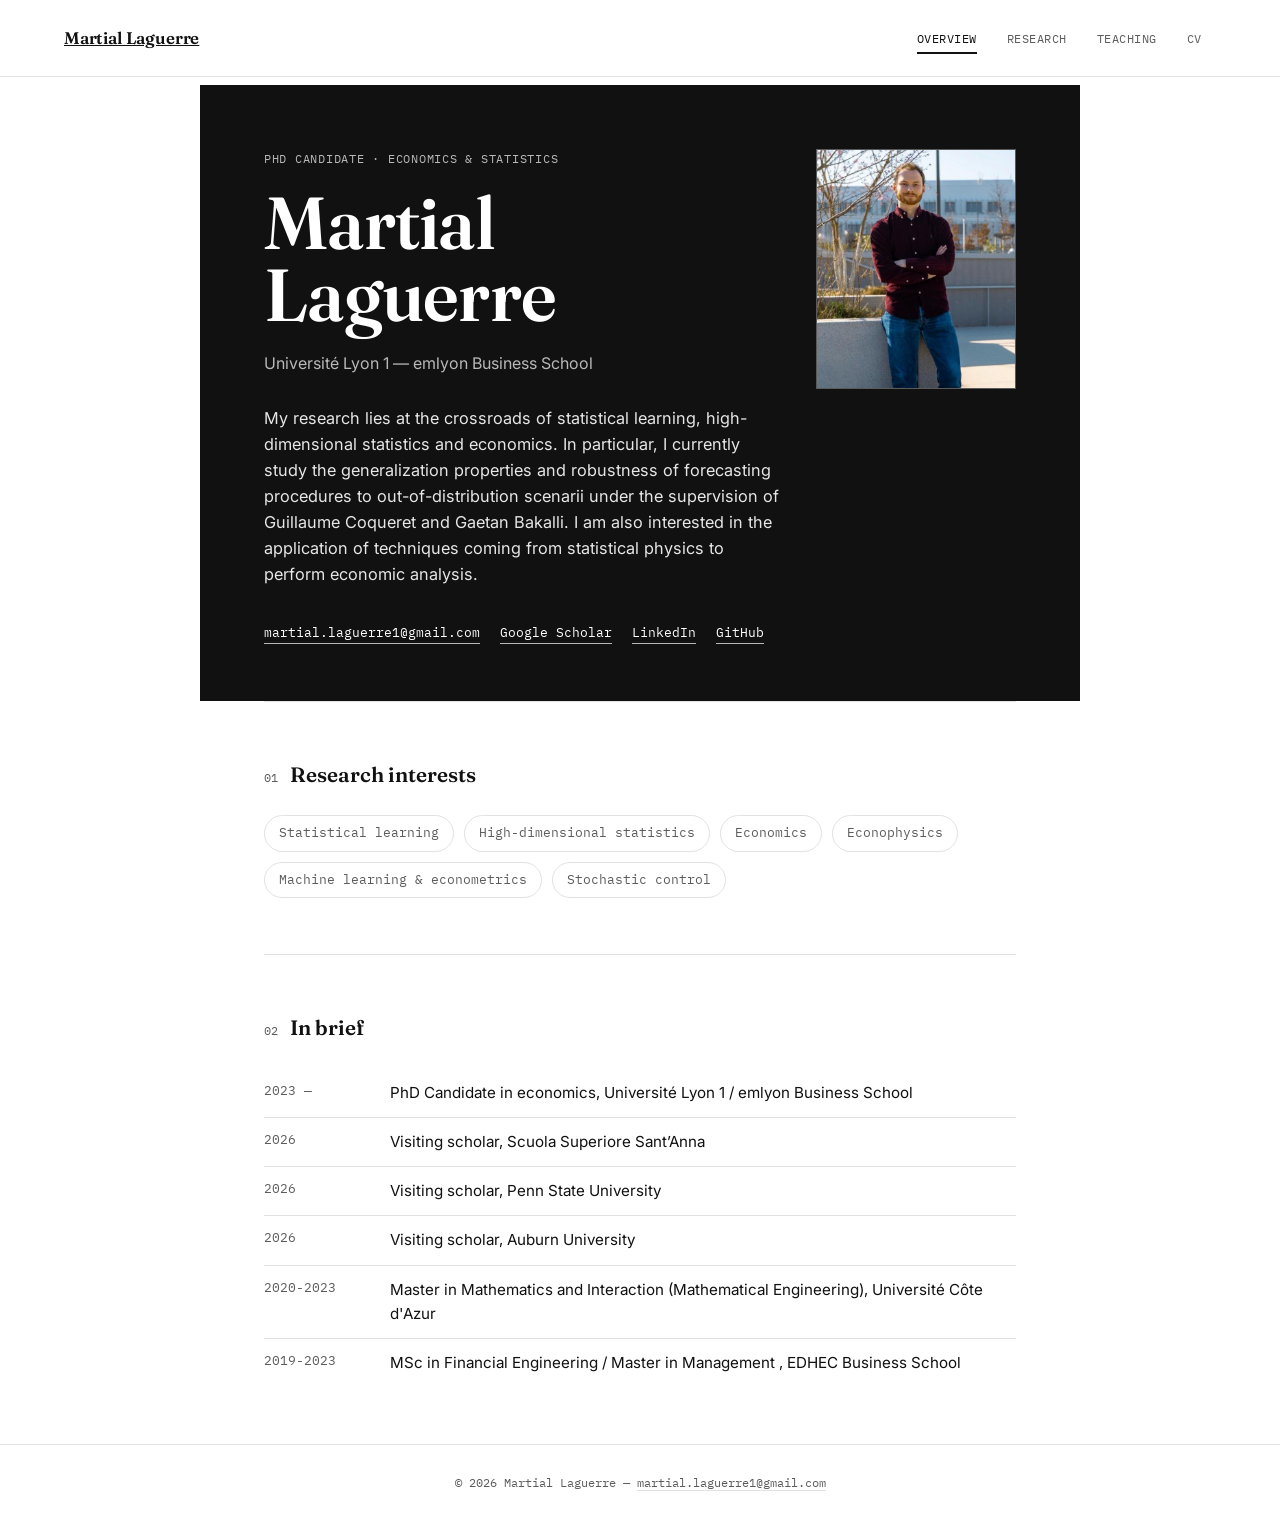
==== commit 0452df85: "Add files via upload" ====
--- a/index.html
+++ b/index.html
@@ -79,6 +79,8 @@
         <!-- MODIFIER : ajuste dates et intitulés -->
         <li><span class="mt-date">2023 —</span><span>PhD Candidate in economics, Université Lyon 1 / emlyon Business School</span></li>
         <li><span class="mt-date">2026</span><span>Visiting scholar, Scuola Superiore Sant’Anna </span></li>
+        <li><span class="mt-date">2026</span><span>Visiting scholar, Penn State University </span></li>
+        <li><span class="mt-date">2026</span><span>Visiting scholar, Auburn University </span></li>
         <li><span class="mt-date">2020-2023</span><span>Master in Mathematics and Interaction (Mathematical Engineering), Université Côte d'Azur</span></li>
         <li><span class="mt-date">2019-2023</span><span>MSc in Financial Engineering / Master in Management , EDHEC Business School</span></li>
       </ul>
@@ -180,6 +182,15 @@
 
     <div class="course-list">
       <!-- MODIFIER : remplace par tes cours réels. Duplique un .course-card pour en ajouter. -->
+      <article class="course-card">
+        <span class="course-code">ECO-4104</span>
+        <div class="course-body"> 
+          <h3> <a href="https://gaetanbakalli.github.io/ENS-Econometrics-1/index.html" style="text-decoration:none"> Econometrics 1 </a> </h3>
+          <p class="course-meta">M1 + M2 · ENS Lyon · 2026–</p>
+          <p class="course-desc">Statistics with a focus on social sciences applications.</p>
+        </div>
+      </article>
+      
       <article class="course-card">
         <span class="course-code">5A1F08</span>
         <div class="course-body">
@@ -242,6 +253,14 @@
             <span class="cv-what"><strong>Visiting scholar</strong><br>Scuola Superiore Sant'Anna</span>
           </li>
           <li>
+            <span class="cv-date">2026 </span>
+            <span class="cv-what"><strong>Visiting scholar</strong><br>Penn State University</span>
+          </li>
+          <li>
+            <span class="cv-date">2026 </span>
+            <span class="cv-what"><strong>Visiting scholar</strong><br>Auburn University</span>
+          </li>
+          <li>
             <span class="cv-date">2020— 2023</span>
             <span class="cv-what"><strong>Master in Mathematics and Interaction (Mathematical Engineering)</strong><br>Université Côte d'Azur</span>
           </li>
